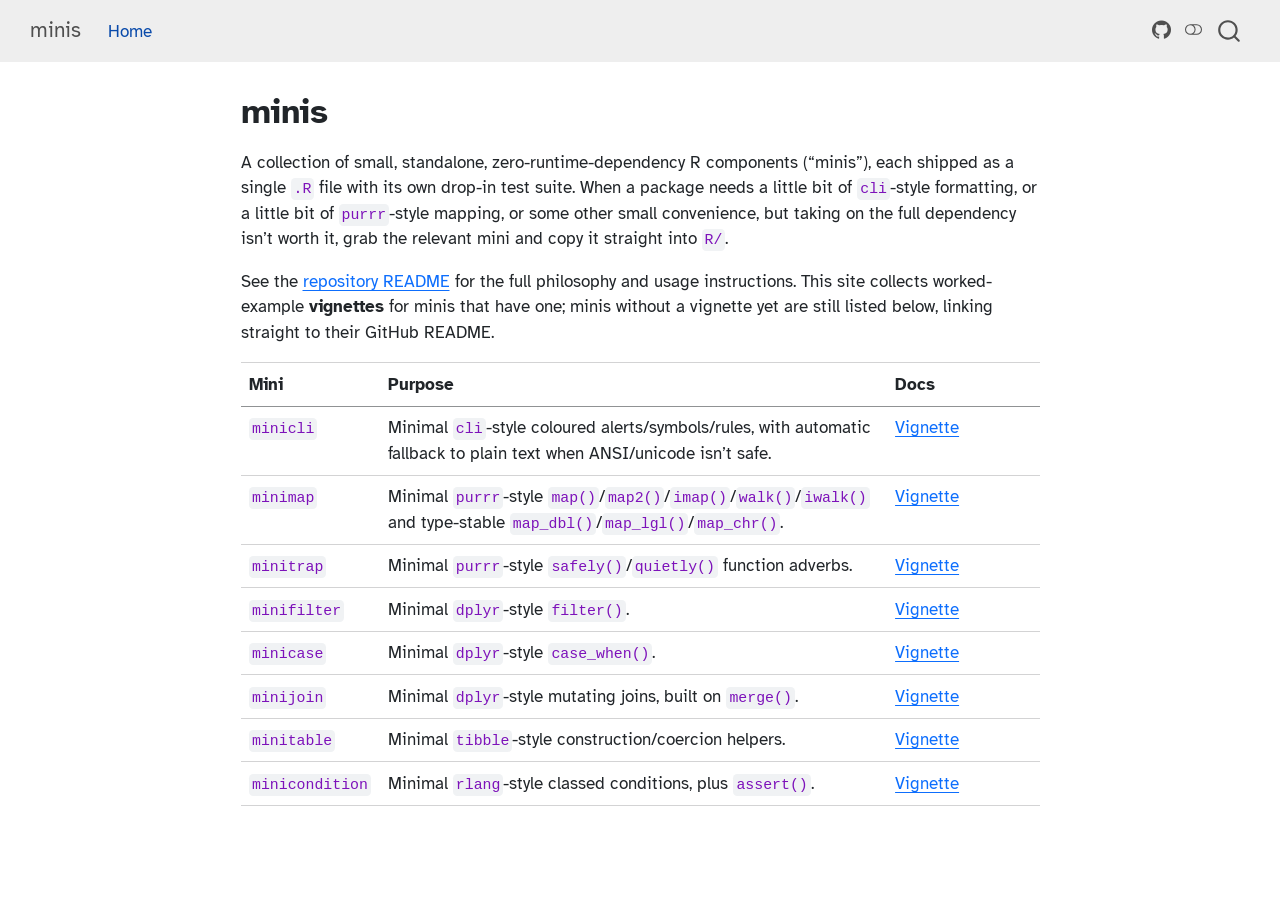
==== index.html @ 9ffbab64 "deploy: 399ac15f9e88226f449bd84e256851ca61b3b506" ====
<!DOCTYPE html>
<html xmlns="http://www.w3.org/1999/xhtml" lang="en" xml:lang="en"><head>

<meta charset="utf-8">
<meta name="generator" content="quarto-1.10.18">

<meta name="viewport" content="width=device-width, initial-scale=1.0, user-scalable=yes">


<title>minis</title>
<style>
/* Default styles provided by pandoc.
** See https://pandoc.org/MANUAL.html#variables-for-html for config info.
*/
span.smallcaps{font-variant: small-caps;}
div.columns{display: flex; gap: 1.5em;}
div.column{flex: auto;}
@media screen {
div.columns{gap: min(4vw, 1.5em);}
div.column{overflow-x: auto;}
}
div.hanging-indent{margin-left: 1.5em; text-indent: -1.5em;}
ul.task-list{list-style: none;}
ul.task-list li input[type="checkbox"] {
  width: 0.8em;
  margin: 0 0.8em 0.2em -1em; /* quarto-specific, see https://github.com/quarto-dev/quarto-cli/issues/4556 */ 
  vertical-align: middle;
}
</style>


<script src="site_libs/quarto-nav/quarto-nav.js"></script>
<script src="site_libs/quarto-nav/headroom.min.js"></script>
<script src="site_libs/clipboard/clipboard.min.js"></script>
<script src="site_libs/quarto-search/autocomplete.umd.js"></script>
<script src="site_libs/quarto-search/fuse.min.js"></script>
<script src="site_libs/quarto-search/quarto-search.js"></script>
<meta name="quarto:offset" content="./">
<script src="site_libs/quarto-html/quarto.js" type="module"></script>
<script src="site_libs/quarto-html/tabsets/tabsets.js" type="module"></script>
<script src="site_libs/quarto-html/popper.min.js"></script>
<script src="site_libs/quarto-html/tippy.umd.min.js"></script>
<script src="site_libs/quarto-html/anchor.min.js"></script>
<link href="site_libs/quarto-html/tippy.css" rel="stylesheet">
<link href="site_libs/quarto-html/quarto-syntax-highlighting-eec68b17241c1efd3eae2de50d816e3e.css" rel="stylesheet" class="quarto-color-scheme" id="quarto-text-highlighting-styles">
<link href="site_libs/quarto-html/quarto-syntax-highlighting-dark-25dec783d6e1d11f8e0bba9e4fbb47f4.css" rel="stylesheet" class="quarto-color-scheme quarto-color-alternate" id="quarto-text-highlighting-styles">
<link href="site_libs/quarto-html/quarto-syntax-highlighting-eec68b17241c1efd3eae2de50d816e3e.css" rel="stylesheet" class="quarto-color-scheme-extra" id="quarto-text-highlighting-styles">
<script src="site_libs/bootstrap/bootstrap.min.js"></script>
<link href="site_libs/bootstrap/bootstrap-icons.css" rel="stylesheet">
<link href="site_libs/bootstrap/bootstrap-69bd8e265693142e3070681f24947865.min.css" rel="stylesheet" append-hash="true" class="quarto-color-scheme" id="quarto-bootstrap" data-mode="light">
<link href="site_libs/bootstrap/bootstrap-dark-d18a60a485a739da09060858cb0fd121.min.css" rel="stylesheet" append-hash="true" class="quarto-color-scheme quarto-color-alternate" id="quarto-bootstrap" data-mode="dark">
<link href="site_libs/bootstrap/bootstrap-69bd8e265693142e3070681f24947865.min.css" rel="stylesheet" append-hash="true" class="quarto-color-scheme-extra" id="quarto-bootstrap" data-mode="light">
<script id="quarto-search-options" type="application/json">{
  "location": "navbar",
  "copy-button": false,
  "collapse-after": 3,
  "panel-placement": "end",
  "type": "overlay",
  "limit": 50,
  "keyboard-shortcut": [
    "f",
    "/",
    "s"
  ],
  "show-item-context": false,
  "language": {
    "search-no-results-text": "No results",
    "search-matching-documents-text": "matching documents",
    "search-copy-link-title": "Copy link to search",
    "search-hide-matches-text": "Hide additional matches",
    "search-more-match-text": "more match in this document",
    "search-more-matches-text": "more matches in this document",
    "search-clear-button-title": "Clear",
    "search-text-placeholder": "",
    "search-detached-cancel-button-title": "Cancel",
    "search-submit-button-title": "Submit",
    "search-label": "Search"
  }
}</script>


</head>

<body class="nav-fixed fullcontent quarto-light"><script id="quarto-html-before-body" type="application/javascript">
    const toggleBodyColorMode = (bsSheetEl) => {
      const mode = bsSheetEl.getAttribute("data-mode");
      const bodyEl = window.document.querySelector("body");
      if (mode === "dark") {
        bodyEl.classList.add("quarto-dark");
        bodyEl.classList.remove("quarto-light");
      } else {
        bodyEl.classList.add("quarto-light");
        bodyEl.classList.remove("quarto-dark");
      }
    }
    const toggleBodyColorPrimary = () => {
      const bsSheetEl = window.document.querySelector("link#quarto-bootstrap:not([rel=disabled-stylesheet])");
      if (bsSheetEl) {
        toggleBodyColorMode(bsSheetEl);
      }
    }
    const setColorSchemeToggle = (alternate) => {
      const toggles = window.document.querySelectorAll('.quarto-color-scheme-toggle');
      for (let i=0; i < toggles.length; i++) {
        const toggle = toggles[i];
        if (toggle) {
          if (alternate) {
            toggle.classList.add("alternate");
          } else {
            toggle.classList.remove("alternate");
          }
        }
      }
    };
    const toggleColorMode = (alternate) => {
      // Switch the stylesheets
      const primaryStylesheets = window.document.querySelectorAll('link.quarto-color-scheme:not(.quarto-color-alternate)');
      const alternateStylesheets = window.document.querySelectorAll('link.quarto-color-scheme.quarto-color-alternate');
      manageTransitions('#quarto-margin-sidebar .nav-link', false);
      if (alternate) {
        // note: dark is layered on light, we don't disable primary!
        enableStylesheet(alternateStylesheets);
        for (const sheetNode of alternateStylesheets) {
          if (sheetNode.id === "quarto-bootstrap") {
            toggleBodyColorMode(sheetNode);
          }
        }
      } else {
        disableStylesheet(alternateStylesheets);
        enableStylesheet(primaryStylesheets)
        toggleBodyColorPrimary();
      }
      manageTransitions('#quarto-margin-sidebar .nav-link', true);
      // Switch the toggles
      setColorSchemeToggle(alternate)
      // Hack to workaround the fact that safari doesn't
      // properly recolor the scrollbar when toggling (#1455)
      if (navigator.userAgent.indexOf('Safari') > 0 && navigator.userAgent.indexOf('Chrome') == -1) {
        manageTransitions("body", false);
        window.scrollTo(0, 1);
        setTimeout(() => {
          window.scrollTo(0, 0);
          manageTransitions("body", true);
        }, 40);
      }
    }
    const disableStylesheet = (stylesheets) => {
      for (let i=0; i < stylesheets.length; i++) {
        const stylesheet = stylesheets[i];
        stylesheet.rel = 'disabled-stylesheet';
      }
    }
    const enableStylesheet = (stylesheets) => {
      for (let i=0; i < stylesheets.length; i++) {
        const stylesheet = stylesheets[i];
        if(stylesheet.rel !== 'stylesheet') { // for Chrome, which will still FOUC without this check
          stylesheet.rel = 'stylesheet';
        }
      }
    }
    const manageTransitions = (selector, allowTransitions) => {
      const els = window.document.querySelectorAll(selector);
      for (let i=0; i < els.length; i++) {
        const el = els[i];
        if (allowTransitions) {
          el.classList.remove('notransition');
        } else {
          el.classList.add('notransition');
        }
      }
    }
    const isFileUrl = () => {
      return window.location.protocol === 'file:';
    }
    const hasAlternateSentinel = () => {
      let styleSentinel = getColorSchemeSentinel();
      if (styleSentinel !== null) {
        return styleSentinel === "alternate";
      } else {
        return false;
      }
    }
    const setStyleSentinel = (alternate) => {
      const value = alternate ? "alternate" : "default";
      if (!isFileUrl()) {
        window.localStorage.setItem("quarto-color-scheme", value);
      } else {
        localAlternateSentinel = value;
      }
    }
    const getColorSchemeSentinel = () => {
      if (!isFileUrl()) {
        const storageValue = window.localStorage.getItem("quarto-color-scheme");
        return storageValue != null ? storageValue : localAlternateSentinel;
      } else {
        return localAlternateSentinel;
      }
    }
    const toggleGiscusIfUsed = (isAlternate, darkModeDefault) => {
      const baseTheme = document.querySelector('#giscus-base-theme')?.value ?? 'light';
      const alternateTheme = document.querySelector('#giscus-alt-theme')?.value ?? 'dark';
      let newTheme = '';
      if(authorPrefersDark) {
        newTheme = isAlternate ? baseTheme : alternateTheme;
      } else {
        newTheme = isAlternate ? alternateTheme : baseTheme;
      }
      const changeGiscusTheme = () => {
        // From: https://github.com/giscus/giscus/issues/336
        const sendMessage = (message) => {
          const iframe = document.querySelector('iframe.giscus-frame');
          if (!iframe) return;
          iframe.contentWindow.postMessage({ giscus: message }, 'https://giscus.app');
        }
        sendMessage({
          setConfig: {
            theme: newTheme
          }
        });
      }
      const isGiscussLoaded = window.document.querySelector('iframe.giscus-frame') !== null;
      if (isGiscussLoaded) {
        changeGiscusTheme();
      }
    };
    const authorPrefersDark = false;
    const queryPrefersDark = window.matchMedia('(prefers-color-scheme: dark)');
    const darkModeDefault = queryPrefersDark.matches;
      document.querySelector('link#quarto-text-highlighting-styles.quarto-color-scheme-extra').rel = 'disabled-stylesheet';
      document.querySelector('link#quarto-bootstrap.quarto-color-scheme-extra').rel = 'disabled-stylesheet';
    let localAlternateSentinel = darkModeDefault ? 'alternate' : 'default';
    // Dark / light mode switch
    window.quartoToggleColorScheme = () => {
      // Read the current dark / light value
      let toAlternate = !hasAlternateSentinel();
      toggleColorMode(toAlternate);
      setStyleSentinel(toAlternate);
      toggleGiscusIfUsed(toAlternate, darkModeDefault);
      window.dispatchEvent(new Event('resize'));
    };
    queryPrefersDark.addEventListener("change", e => {
      if(window.localStorage.getItem("quarto-color-scheme") !== null)
        return;
      const alternate = e.matches
      toggleColorMode(alternate);
      localAlternateSentinel = e.matches ? 'alternate' : 'default'; // this is used alongside local storage!
      toggleGiscusIfUsed(alternate, darkModeDefault);
    });
    // Switch to dark mode if need be
    if (hasAlternateSentinel()) {
      toggleColorMode(true);
    } else {
      toggleColorMode(false);
    }
  </script>

<div id="quarto-search-results"></div>
  <header id="quarto-header" class="headroom fixed-top">
    <nav class="navbar navbar-expand-lg " data-bs-theme="dark">
      <div class="navbar-container container-fluid">
      <div class="navbar-brand-container mx-auto">
    <a class="navbar-brand" href="./index.html">
    <span class="navbar-title">minis</span>
    </a>
  </div>
            <div id="quarto-search" class="" title="Search"></div>
          <button class="navbar-toggler" type="button" data-bs-toggle="collapse" data-bs-target="#navbarCollapse" aria-controls="navbarCollapse" role="menu" aria-expanded="false" aria-label="Toggle navigation" onclick="if (window.quartoToggleHeadroom) { window.quartoToggleHeadroom(); }">
  <span class="navbar-toggler-icon"></span>
</button>
          <div class="collapse navbar-collapse" id="navbarCollapse">
            <ul class="navbar-nav navbar-nav-scroll me-auto">
  <li class="nav-item">
    <a class="nav-link active" href="./index.html" aria-current="page"> 
<span class="menu-text">Home</span></a>
  </li>  
</ul>
            <ul class="navbar-nav navbar-nav-scroll ms-auto">
  <li class="nav-item compact">
    <a class="nav-link" href="https://github.com/djnavarro/minis"> <i class="bi bi-github" role="img">
</i> 
<span class="menu-text"></span></a>
  </li>  
</ul>
          </div> <!-- /navcollapse -->
            <div class="quarto-navbar-tools">
  <a href="" class="quarto-color-scheme-toggle quarto-navigation-tool  px-1" onclick="window.quartoToggleColorScheme(); return false;" title="Toggle dark mode"><i class="bi"></i></a>
</div>
      </div> <!-- /container-fluid -->
    </nav>
</header>
<!-- content -->
<div id="quarto-content" class="quarto-container page-columns page-rows-contents page-layout-article page-navbar">
<!-- sidebar -->
<!-- margin-sidebar -->
    
<!-- main -->
<main class="content" id="quarto-document-content">


<header id="title-block-header" class="quarto-title-block default">
<div class="quarto-title">
<h1 class="title">minis</h1>
</div>



<div class="quarto-title-meta">

    
  
    
  </div>
  


</header>


<p>A collection of small, standalone, zero-runtime-dependency R components (“minis”), each shipped as a single <code>.R</code> file with its own drop-in test suite. When a package needs a little bit of <code>cli</code>-style formatting, or a little bit of <code>purrr</code>-style mapping, or some other small convenience, but taking on the full dependency isn’t worth it, grab the relevant mini and copy it straight into <code>R/</code>.</p>
<p>See the <a href="https://github.com/djnavarro/minis">repository README</a> for the full philosophy and usage instructions. This site collects worked-example <strong>vignettes</strong> for minis that have one; minis without a vignette yet are still listed below, linking straight to their GitHub README.</p>
<table class="caption-top table">
<colgroup>
<col style="width: 15%">
<col style="width: 65%">
<col style="width: 20%">
</colgroup>
<thead>
<tr class="header">
<th>Mini</th>
<th>Purpose</th>
<th>Docs</th>
</tr>
</thead>
<tbody>
<tr class="odd">
<td><code>minicli</code></td>
<td>Minimal <code>cli</code>-style coloured alerts/symbols/rules, with automatic fallback to plain text when ANSI/unicode isn’t safe.</td>
<td><a href="minicli/">Vignette</a></td>
</tr>
<tr class="even">
<td><code>minimap</code></td>
<td>Minimal <code>purrr</code>-style <code>map()</code>/<code>map2()</code>/<code>imap()</code>/<code>walk()</code>/<code>iwalk()</code> and type-stable <code>map_dbl()</code>/<code>map_lgl()</code>/<code>map_chr()</code>.</td>
<td><a href="minimap/">Vignette</a></td>
</tr>
<tr class="odd">
<td><code>minitrap</code></td>
<td>Minimal <code>purrr</code>-style <code>safely()</code>/<code>quietly()</code> function adverbs.</td>
<td><a href="minitrap/">Vignette</a></td>
</tr>
<tr class="even">
<td><code>minifilter</code></td>
<td>Minimal <code>dplyr</code>-style <code>filter()</code>.</td>
<td><a href="minifilter/">Vignette</a></td>
</tr>
<tr class="odd">
<td><code>minicase</code></td>
<td>Minimal <code>dplyr</code>-style <code>case_when()</code>.</td>
<td><a href="minicase/">Vignette</a></td>
</tr>
<tr class="even">
<td><code>minijoin</code></td>
<td>Minimal <code>dplyr</code>-style mutating joins, built on <code>merge()</code>.</td>
<td><a href="minijoin/">Vignette</a></td>
</tr>
<tr class="odd">
<td><code>minitable</code></td>
<td>Minimal <code>tibble</code>-style construction/coercion helpers.</td>
<td><a href="minitable/">Vignette</a></td>
</tr>
<tr class="even">
<td><code>minicondition</code></td>
<td>Minimal <code>rlang</code>-style classed conditions, plus <code>assert()</code>.</td>
<td><a href="minicondition/">Vignette</a></td>
</tr>
</tbody>
</table>



</main> <!-- /main -->
<script id="quarto-html-after-body" type="application/javascript">
  window.document.addEventListener("DOMContentLoaded", function (event) {
    // Ensure there is a toggle, if there isn't float one in the top right
    if (window.document.querySelector('.quarto-color-scheme-toggle') === null) {
      const a = window.document.createElement('a');
      a.classList.add('top-right');
      a.classList.add('quarto-color-scheme-toggle');
      a.href = "";
      a.onclick = function() { try { window.quartoToggleColorScheme(); } catch {} return false; };
      const i = window.document.createElement("i");
      i.classList.add('bi');
      a.appendChild(i);
      window.document.body.appendChild(a);
    }
    setColorSchemeToggle(hasAlternateSentinel())
    const icon = "";
    const anchorJS = new window.AnchorJS();
    anchorJS.options = {
      placement: 'right',
      icon: icon
    };
    anchorJS.add('.anchored');
    const isCodeAnnotation = (el) => {
      for (const clz of el.classList) {
        if (clz.startsWith('code-annotation-')) {                     
          return true;
        }
      }
      return false;
    }
    const onCopySuccess = function(e) {
      // button target
      const button = e.trigger;
      // don't keep focus
      button.blur();
      // flash "checked"
      button.classList.add('code-copy-button-checked');
      var currentTitle = button.getAttribute("title");
      button.setAttribute("title", "Copied!");
      let tooltip;
      if (window.bootstrap) {
        button.setAttribute("data-bs-toggle", "tooltip");
        button.setAttribute("data-bs-placement", "left");
        button.setAttribute("data-bs-title", "Copied!");
        tooltip = new bootstrap.Tooltip(button, 
          { trigger: "manual", 
            customClass: "code-copy-button-tooltip",
            offset: [0, -8]});
        tooltip.show();    
      }
      setTimeout(function() {
        if (tooltip) {
          tooltip.hide();
          button.removeAttribute("data-bs-title");
          button.removeAttribute("data-bs-toggle");
          button.removeAttribute("data-bs-placement");
        }
        button.setAttribute("title", currentTitle);
        button.classList.remove('code-copy-button-checked');
      }, 1000);
      // clear code selection
      e.clearSelection();
    }
    const getTextToCopy = function(trigger) {
      const outerScaffold = trigger.parentElement.cloneNode(true);
      const codeEl = outerScaffold.querySelector('code');
      for (const childEl of codeEl.children) {
        if (isCodeAnnotation(childEl)) {
          childEl.remove();
        }
      }
      return codeEl.innerText;
    }
    const clipboard = new window.ClipboardJS('.code-copy-button:not([data-in-quarto-modal])', {
      text: getTextToCopy
    });
    clipboard.on('success', onCopySuccess);
    if (window.document.getElementById('quarto-embedded-source-code-modal')) {
      const clipboardModal = new window.ClipboardJS('.code-copy-button[data-in-quarto-modal]', {
        text: getTextToCopy,
        container: window.document.getElementById('quarto-embedded-source-code-modal')
      });
      clipboardModal.on('success', onCopySuccess);
    }
      var localhostRegex = new RegExp(/^(?:http|https):\/\/localhost\:?[0-9]*\//);
      var mailtoRegex = new RegExp(/^mailto:/);
        var filterRegex = new RegExp('/' + window.location.host + '/');
      var isInternal = (href) => {
          return filterRegex.test(href) || localhostRegex.test(href) || mailtoRegex.test(href);
      }
      // Inspect non-navigation links and adorn them if external
     var links = window.document.querySelectorAll('a[href]:not(.nav-link):not(.navbar-brand):not(.toc-action):not(.sidebar-link):not(.sidebar-item-toggle):not(.pagination-link):not(.no-external):not([aria-hidden]):not(.dropdown-item):not(.quarto-navigation-tool):not(.about-link)');
      for (var i=0; i<links.length; i++) {
        const link = links[i];
        if (!isInternal(link.href)) {
          // undo the damage that might have been done by quarto-nav.js in the case of
          // links that we want to consider external
          if (link.dataset.originalHref !== undefined) {
            link.href = link.dataset.originalHref;
          }
        }
      }
    function tippyHover(el, contentFn, onTriggerFn, onUntriggerFn) {
      const config = {
        allowHTML: true,
        maxWidth: 500,
        delay: 100,
        arrow: false,
        appendTo: function(el) {
            return el.parentElement;
        },
        interactive: true,
        interactiveBorder: 10,
        theme: 'quarto',
        placement: 'bottom-start',
      };
      if (contentFn) {
        config.content = contentFn;
      }
      if (onTriggerFn) {
        config.onTrigger = onTriggerFn;
      }
      if (onUntriggerFn) {
        config.onUntrigger = onUntriggerFn;
      }
      window.tippy(el, config); 
    }
    const noterefs = window.document.querySelectorAll('a[role="doc-noteref"]');
    for (var i=0; i<noterefs.length; i++) {
      const ref = noterefs[i];
      tippyHover(ref, function() {
        // use id or data attribute instead here
        let href = ref.getAttribute('data-footnote-href') || ref.getAttribute('href');
        try { href = new URL(href).hash; } catch {}
        const id = href.replace(/^#\/?/, "");
        const note = window.document.getElementById(id);
        if (note) {
          return note.innerHTML;
        } else {
          return "";
        }
      });
    }
    const xrefs = window.document.querySelectorAll('a.quarto-xref');
    const processXRef = (id, note) => {
      // Strip column container classes
      const stripColumnClz = (el) => {
        el.classList.remove("page-full", "page-columns");
        if (el.children) {
          for (const child of el.children) {
            stripColumnClz(child);
          }
        }
      }
      stripColumnClz(note)
      if (id === null || id.startsWith('sec-')) {
        // Special case sections, only their first couple elements
        const container = document.createElement("div");
        if (note.children && note.children.length > 2) {
          container.appendChild(note.children[0].cloneNode(true));
          for (let i = 1; i < note.children.length; i++) {
            const child = note.children[i];
            if (child.tagName === "P" && child.innerText === "") {
              continue;
            } else {
              container.appendChild(child.cloneNode(true));
              break;
            }
          }
          if (window.Quarto?.typesetMath) {
            window.Quarto.typesetMath(container);
          }
          return container.innerHTML
        } else {
          if (window.Quarto?.typesetMath) {
            window.Quarto.typesetMath(note);
          }
          return note.innerHTML;
        }
      } else {
        // Remove any anchor links if they are present
        const anchorLink = note.querySelector('a.anchorjs-link');
        if (anchorLink) {
          anchorLink.remove();
        }
        if (window.Quarto?.typesetMath) {
          window.Quarto.typesetMath(note);
        }
        if (note.classList.contains("callout")) {
          return note.outerHTML;
        } else {
          return note.innerHTML;
        }
      }
    }
    for (var i=0; i<xrefs.length; i++) {
      const xref = xrefs[i];
      tippyHover(xref, undefined, function(instance) {
        instance.disable();
        let url = xref.getAttribute('href');
        let hash = undefined; 
        if (url.startsWith('#')) {
          hash = url;
        } else {
          try { hash = new URL(url).hash; } catch {}
        }
        if (hash) {
          const id = hash.replace(/^#\/?/, "");
          const note = window.document.getElementById(id);
          if (note !== null) {
            try {
              const html = processXRef(id, note.cloneNode(true));
              instance.setContent(html);
            } finally {
              instance.enable();
              instance.show();
            }
          } else {
            // See if we can fetch this
            fetch(url.split('#')[0])
            .then(res => res.text())
            .then(html => {
              const parser = new DOMParser();
              const htmlDoc = parser.parseFromString(html, "text/html");
              const note = htmlDoc.getElementById(id);
              if (note !== null) {
                const html = processXRef(id, note);
                instance.setContent(html);
              } 
            }).finally(() => {
              instance.enable();
              instance.show();
            });
          }
        } else {
          // See if we can fetch a full url (with no hash to target)
          // This is a special case and we should probably do some content thinning / targeting
          fetch(url)
          .then(res => res.text())
          .then(html => {
            const parser = new DOMParser();
            const htmlDoc = parser.parseFromString(html, "text/html");
            const note = htmlDoc.querySelector('main.content');
            if (note !== null) {
              // This should only happen for chapter cross references
              // (since there is no id in the URL)
              // remove the first header
              if (note.children.length > 0 && note.children[0].tagName === "HEADER") {
                note.children[0].remove();
              }
              const html = processXRef(null, note);
              instance.setContent(html);
            } 
          }).finally(() => {
            instance.enable();
            instance.show();
          });
        }
      }, function(instance) {
      });
    }
        let selectedAnnoteEl;
        const selectorForAnnotation = ( cell, annotation) => {
          let cellAttr = 'data-code-cell="' + cell + '"';
          let lineAttr = 'data-code-annotation="' +  annotation + '"';
          const selector = 'span[' + cellAttr + '][' + lineAttr + ']';
          return selector;
        }
        const selectCodeLines = (annoteEl) => {
          const doc = window.document;
          const targetCell = annoteEl.getAttribute("data-target-cell");
          const targetAnnotation = annoteEl.getAttribute("data-target-annotation");
          const annoteSpan = window.document.querySelector(selectorForAnnotation(targetCell, targetAnnotation));
          const lines = annoteSpan.getAttribute("data-code-lines").split(",");
          const lineIds = lines.map((line) => {
            return targetCell + "-" + line;
          })
          let top = null;
          let height = null;
          let parent = null;
          if (lineIds.length > 0) {
              //compute the position of the single el (top and bottom and make a div)
              const el = window.document.getElementById(lineIds[0]);
              top = el.offsetTop;
              height = el.offsetHeight;
              parent = el.parentElement.parentElement;
            if (lineIds.length > 1) {
              const lastEl = window.document.getElementById(lineIds[lineIds.length - 1]);
              const bottom = lastEl.offsetTop + lastEl.offsetHeight;
              height = bottom - top;
            }
            if (top !== null && height !== null && parent !== null) {
              // cook up a div (if necessary) and position it 
              let div = window.document.getElementById("code-annotation-line-highlight");
              if (div === null) {
                div = window.document.createElement("div");
                div.setAttribute("id", "code-annotation-line-highlight");
                div.style.position = 'absolute';
                parent.appendChild(div);
              }
              div.style.top = top - 2 + "px";
              div.style.height = height + 4 + "px";
              div.style.left = 0;
              let gutterDiv = window.document.getElementById("code-annotation-line-highlight-gutter");
              if (gutterDiv === null) {
                gutterDiv = window.document.createElement("div");
                gutterDiv.setAttribute("id", "code-annotation-line-highlight-gutter");
                gutterDiv.style.position = 'absolute';
                const codeCell = window.document.getElementById(targetCell);
                const gutter = codeCell.querySelector('.code-annotation-gutter');
                gutter.appendChild(gutterDiv);
              }
              gutterDiv.style.top = top - 2 + "px";
              gutterDiv.style.height = height + 4 + "px";
            }
            selectedAnnoteEl = annoteEl;
          }
        };
        const unselectCodeLines = () => {
          const elementsIds = ["code-annotation-line-highlight", "code-annotation-line-highlight-gutter"];
          elementsIds.forEach((elId) => {
            const div = window.document.getElementById(elId);
            if (div) {
              div.remove();
            }
          });
          selectedAnnoteEl = undefined;
        };
          // Handle positioning of the toggle
      window.addEventListener(
        "resize",
        throttle(() => {
          elRect = undefined;
          if (selectedAnnoteEl) {
            selectCodeLines(selectedAnnoteEl);
          }
        }, 10)
      );
      function throttle(fn, ms) {
      let throttle = false;
      let timer;
        return (...args) => {
          if(!throttle) { // first call gets through
              fn.apply(this, args);
              throttle = true;
          } else { // all the others get throttled
              if(timer) clearTimeout(timer); // cancel #2
              timer = setTimeout(() => {
                fn.apply(this, args);
                timer = throttle = false;
              }, ms);
          }
        };
      }
        // Attach click handler to the DT
        const annoteDls = window.document.querySelectorAll('dt[data-target-cell]');
        for (const annoteDlNode of annoteDls) {
          annoteDlNode.addEventListener('click', (event) => {
            const clickedEl = event.target;
            if (clickedEl !== selectedAnnoteEl) {
              unselectCodeLines();
              const activeEl = window.document.querySelector('dt[data-target-cell].code-annotation-active');
              if (activeEl) {
                activeEl.classList.remove('code-annotation-active');
              }
              selectCodeLines(clickedEl);
              clickedEl.classList.add('code-annotation-active');
            } else {
              // Unselect the line
              unselectCodeLines();
              clickedEl.classList.remove('code-annotation-active');
            }
          });
        }
    const findCites = (el) => {
      const parentEl = el.parentElement;
      if (parentEl) {
        const cites = parentEl.dataset.cites;
        if (cites) {
          return {
            el,
            cites: cites.split(' ')
          };
        } else {
          return findCites(el.parentElement)
        }
      } else {
        return undefined;
      }
    };
    var bibliorefs = window.document.querySelectorAll('a[role="doc-biblioref"]');
    for (var i=0; i<bibliorefs.length; i++) {
      const ref = bibliorefs[i];
      const citeInfo = findCites(ref);
      if (citeInfo) {
        tippyHover(citeInfo.el, function() {
          var popup = window.document.createElement('div');
          citeInfo.cites.forEach(function(cite) {
            var citeDiv = window.document.createElement('div');
            citeDiv.classList.add('hanging-indent');
            citeDiv.classList.add('csl-entry');
            var biblioDiv = window.document.getElementById('ref-' + cite);
            if (biblioDiv) {
              citeDiv.innerHTML = biblioDiv.innerHTML;
            }
            popup.appendChild(citeDiv);
          });
          return popup.innerHTML;
        });
      }
    }
  });
  </script>
</div> <!-- /content -->




</body></html>
---- site_libs/quarto-html/tippy.css ----
.tippy-box[data-animation=fade][data-state=hidden]{opacity:0}[data-tippy-root]{max-width:calc(100vw - 10px)}.tippy-box{position:relative;background-color:#333;color:#fff;border-radius:4px;font-size:14px;line-height:1.4;white-space:normal;outline:0;transition-property:transform,visibility,opacity}.tippy-box[data-placement^=top]>.tippy-arrow{bottom:0}.tippy-box[data-placement^=top]>.tippy-arrow:before{bottom:-7px;left:0;border-width:8px 8px 0;border-top-color:initial;transform-origin:center top}.tippy-box[data-placement^=bottom]>.tippy-arrow{top:0}.tippy-box[data-placement^=bottom]>.tippy-arrow:before{top:-7px;left:0;border-width:0 8px 8px;border-bottom-color:initial;transform-origin:center bottom}.tippy-box[data-placement^=left]>.tippy-arrow{right:0}.tippy-box[data-placement^=left]>.tippy-arrow:before{border-width:8px 0 8px 8px;border-left-color:initial;right:-7px;transform-origin:center left}.tippy-box[data-placement^=right]>.tippy-arrow{left:0}.tippy-box[data-placement^=right]>.tippy-arrow:before{left:-7px;border-width:8px 8px 8px 0;border-right-color:initial;transform-origin:center right}.tippy-box[data-inertia][data-state=visible]{transition-timing-function:cubic-bezier(.54,1.5,.38,1.11)}.tippy-arrow{width:16px;height:16px;color:#333}.tippy-arrow:before{content:"";position:absolute;border-color:transparent;border-style:solid}.tippy-content{position:relative;padding:5px 9px;z-index:1}
---- site_libs/quarto-html/quarto-syntax-highlighting-eec68b17241c1efd3eae2de50d816e3e.css ----
/* quarto syntax highlight colors */
:root {
  --quarto-hl-al-color: #95da4c;
  --quarto-hl-an-color: #50a14f;
  --quarto-hl-at-color: #a626a4;
  --quarto-hl-bn-color: #986801;
  --quarto-hl-bu-color: #a626a4;
  --quarto-hl-ch-color: #50a14f;
  --quarto-hl-co-color: #a0a1a7;
  --quarto-hl-cv-color: #e45649;
  --quarto-hl-cn-color: #986801;
  --quarto-hl-cf-color: #a626a4;
  --quarto-hl-dt-color: #a626a4;
  --quarto-hl-dv-color: #986801;
  --quarto-hl-do-color: #e45649;
  --quarto-hl-er-color: #f44747;
  --quarto-hl-ex-color: #4078f2;
  --quarto-hl-fl-color: #986801;
  --quarto-hl-fu-color: #4078f2;
  --quarto-hl-im-color: #50a14f;
  --quarto-hl-in-color: #c45b00;
  --quarto-hl-kw-color: #a626a4;
  --quarto-hl-op-color: #a626a4;
  --quarto-hl-pp-color: #a626a4;
  --quarto-hl-re-color: #2980b9;
  --quarto-hl-sc-color: #0184bc;
  --quarto-hl-ss-color: #da4453;
  --quarto-hl-st-color: #50a14f;
  --quarto-hl-va-color: #e45649;
  --quarto-hl-vs-color: #da4453;
  --quarto-hl-wa-color: #da4453;
}

/* other quarto variables */
:root {
  --quarto-font-monospace: SFMono-Regular, Menlo, Monaco, Consolas, "Liberation Mono", "Courier New", monospace;
}

/* syntax highlight based on Pandoc's rules */
pre > code.sourceCode > span {
  color: #383a42;
}

code.sourceCode > span {
  color: #383a42;
}

div.sourceCode,
div.sourceCode pre.sourceCode {
  color: #383a42;
}

/* Normal */
code span {
  color: #383a42;
}

/* Alert */
code span.al {
  background-color: #4d1f24;
  font-weight: bold;
  color: #95da4c;
}

/* Annotation */
code span.an {
  color: #50a14f;
}

/* Attribute */
code span.at {
  color: #a626a4;
}

/* BaseN */
code span.bn {
  color: #986801;
}

/* BuiltIn */
code span.bu {
  color: #a626a4;
}

/* ControlFlow */
code span.cf {
  color: #a626a4;
}

/* Char */
code span.ch {
  color: #50a14f;
}

/* Constant */
code span.cn {
  color: #986801;
}

/* Comment */
code span.co {
  font-style: italic;
  color: #a0a1a7;
}

/* CommentVar */
code span.cv {
  font-style: italic;
  color: #e45649;
}

/* Documentation */
code span.do {
  color: #e45649;
}

/* DataType */
code span.dt {
  color: #a626a4;
}

/* DecVal */
code span.dv {
  color: #986801;
}

/* Error */
code span.er {
  color: #f44747;
  text-decoration: underline;
}

/* Extension */
code span.ex {
  font-weight: bold;
  color: #4078f2;
}

/* Float */
code span.fl {
  color: #986801;
}

/* Function */
code span.fu {
  color: #4078f2;
}

/* Import */
code span.im {
  color: #50a14f;
}

/* Information */
code span.in {
  color: #c45b00;
}

/* Keyword */
code span.kw {
  color: #a626a4;
}

/* Operator */
code span.op {
  color: #a626a4;
}

/* Preprocessor */
code span.pp {
  color: #a626a4;
}

/* RegionMarker */
code span.re {
  background-color: #153042;
  color: #2980b9;
}

/* SpecialChar */
code span.sc {
  color: #0184bc;
}

/* SpecialString */
code span.ss {
  color: #da4453;
}

/* String */
code span.st {
  color: #50a14f;
}

/* Variable */
code span.va {
  color: #e45649;
}

/* VerbatimString */
code span.vs {
  color: #da4453;
}

/* Warning */
code span.wa {
  color: #da4453;
}

.prevent-inlining {
  content: "</";
}

/*# sourceMappingURL=02661fbacfa289bc94e36756b94767a8.css.map */
---- site_libs/quarto-html/quarto-syntax-highlighting-dark-25dec783d6e1d11f8e0bba9e4fbb47f4.css ----
/* quarto syntax highlight colors */
:root {
  --quarto-hl-al-color: #95da4c;
  --quarto-hl-an-color: #98c379;
  --quarto-hl-at-color: #c678dd;
  --quarto-hl-bn-color: #d19a66;
  --quarto-hl-bu-color: #c678dd;
  --quarto-hl-ch-color: #98c379;
  --quarto-hl-co-color: #5c6370;
  --quarto-hl-cv-color: #e06c75;
  --quarto-hl-cn-color: #d19a66;
  --quarto-hl-cf-color: #c678dd;
  --quarto-hl-dt-color: #c678dd;
  --quarto-hl-dv-color: #d19a66;
  --quarto-hl-do-color: #a43340;
  --quarto-hl-er-color: #f44747;
  --quarto-hl-ex-color: #61afef;
  --quarto-hl-fl-color: #d19a66;
  --quarto-hl-fu-color: #61afef;
  --quarto-hl-im-color: #98c379;
  --quarto-hl-in-color: #c45b00;
  --quarto-hl-kw-color: #c678dd;
  --quarto-hl-op-color: #c678dd;
  --quarto-hl-pp-color: #c678dd;
  --quarto-hl-re-color: #2980b9;
  --quarto-hl-sc-color: #56b6c2;
  --quarto-hl-ss-color: #da4453;
  --quarto-hl-st-color: #98c379;
  --quarto-hl-va-color: #e06c75;
  --quarto-hl-vs-color: #da4453;
  --quarto-hl-wa-color: #da4453;
}

/* other quarto variables */
:root {
  --quarto-font-monospace: SFMono-Regular, Menlo, Monaco, Consolas, "Liberation Mono", "Courier New", monospace;
}

/* syntax highlight based on Pandoc's rules */
pre > code.sourceCode > span {
  color: #abb2bf;
}

code.sourceCode > span {
  color: #abb2bf;
}

div.sourceCode,
div.sourceCode pre.sourceCode {
  color: #abb2bf;
}

/* Normal */
code span {
  color: #abb2bf;
}

/* Alert */
code span.al {
  background-color: #4d1f24;
  font-weight: bold;
  color: #95da4c;
}

/* Annotation */
code span.an {
  color: #98c379;
}

/* Attribute */
code span.at {
  color: #c678dd;
}

/* BaseN */
code span.bn {
  color: #d19a66;
}

/* BuiltIn */
code span.bu {
  color: #c678dd;
}

/* ControlFlow */
code span.cf {
  color: #c678dd;
}

/* Char */
code span.ch {
  color: #98c379;
}

/* Constant */
code span.cn {
  color: #d19a66;
}

/* Comment */
code span.co {
  font-style: italic;
  color: #5c6370;
}

/* CommentVar */
code span.cv {
  font-style: italic;
  color: #e06c75;
}

/* Documentation */
code span.do {
  color: #a43340;
}

/* DataType */
code span.dt {
  color: #c678dd;
}

/* DecVal */
code span.dv {
  color: #d19a66;
}

/* Error */
code span.er {
  color: #f44747;
  text-decoration: underline;
}

/* Extension */
code span.ex {
  font-weight: bold;
  color: #61afef;
}

/* Float */
code span.fl {
  color: #d19a66;
}

/* Function */
code span.fu {
  color: #61afef;
}

/* Import */
code span.im {
  color: #98c379;
}

/* Information */
code span.in {
  color: #c45b00;
}

/* Keyword */
code span.kw {
  color: #c678dd;
}

/* Operator */
code span.op {
  color: #c678dd;
}

/* Preprocessor */
code span.pp {
  color: #c678dd;
}

/* RegionMarker */
code span.re {
  background-color: #153042;
  color: #2980b9;
}

/* SpecialChar */
code span.sc {
  color: #56b6c2;
}

/* SpecialString */
code span.ss {
  color: #da4453;
}

/* String */
code span.st {
  color: #98c379;
}

/* Variable */
code span.va {
  color: #e06c75;
}

/* VerbatimString */
code span.vs {
  color: #da4453;
}

/* Warning */
code span.wa {
  color: #da4453;
}

.prevent-inlining {
  content: "</";
}

/*# sourceMappingURL=e4e0eb0752517428f6941294ecd20eb4.css.map */
---- site_libs/quarto-html/quarto-syntax-highlighting-eec68b17241c1efd3eae2de50d816e3e.css ----
/* quarto syntax highlight colors */
:root {
  --quarto-hl-al-color: #95da4c;
  --quarto-hl-an-color: #50a14f;
  --quarto-hl-at-color: #a626a4;
  --quarto-hl-bn-color: #986801;
  --quarto-hl-bu-color: #a626a4;
  --quarto-hl-ch-color: #50a14f;
  --quarto-hl-co-color: #a0a1a7;
  --quarto-hl-cv-color: #e45649;
  --quarto-hl-cn-color: #986801;
  --quarto-hl-cf-color: #a626a4;
  --quarto-hl-dt-color: #a626a4;
  --quarto-hl-dv-color: #986801;
  --quarto-hl-do-color: #e45649;
  --quarto-hl-er-color: #f44747;
  --quarto-hl-ex-color: #4078f2;
  --quarto-hl-fl-color: #986801;
  --quarto-hl-fu-color: #4078f2;
  --quarto-hl-im-color: #50a14f;
  --quarto-hl-in-color: #c45b00;
  --quarto-hl-kw-color: #a626a4;
  --quarto-hl-op-color: #a626a4;
  --quarto-hl-pp-color: #a626a4;
  --quarto-hl-re-color: #2980b9;
  --quarto-hl-sc-color: #0184bc;
  --quarto-hl-ss-color: #da4453;
  --quarto-hl-st-color: #50a14f;
  --quarto-hl-va-color: #e45649;
  --quarto-hl-vs-color: #da4453;
  --quarto-hl-wa-color: #da4453;
}

/* other quarto variables */
:root {
  --quarto-font-monospace: SFMono-Regular, Menlo, Monaco, Consolas, "Liberation Mono", "Courier New", monospace;
}

/* syntax highlight based on Pandoc's rules */
pre > code.sourceCode > span {
  color: #383a42;
}

code.sourceCode > span {
  color: #383a42;
}

div.sourceCode,
div.sourceCode pre.sourceCode {
  color: #383a42;
}

/* Normal */
code span {
  color: #383a42;
}

/* Alert */
code span.al {
  background-color: #4d1f24;
  font-weight: bold;
  color: #95da4c;
}

/* Annotation */
code span.an {
  color: #50a14f;
}

/* Attribute */
code span.at {
  color: #a626a4;
}

/* BaseN */
code span.bn {
  color: #986801;
}

/* BuiltIn */
code span.bu {
  color: #a626a4;
}

/* ControlFlow */
code span.cf {
  color: #a626a4;
}

/* Char */
code span.ch {
  color: #50a14f;
}

/* Constant */
code span.cn {
  color: #986801;
}

/* Comment */
code span.co {
  font-style: italic;
  color: #a0a1a7;
}

/* CommentVar */
code span.cv {
  font-style: italic;
  color: #e45649;
}

/* Documentation */
code span.do {
  color: #e45649;
}

/* DataType */
code span.dt {
  color: #a626a4;
}

/* DecVal */
code span.dv {
  color: #986801;
}

/* Error */
code span.er {
  color: #f44747;
  text-decoration: underline;
}

/* Extension */
code span.ex {
  font-weight: bold;
  color: #4078f2;
}

/* Float */
code span.fl {
  color: #986801;
}

/* Function */
code span.fu {
  color: #4078f2;
}

/* Import */
code span.im {
  color: #50a14f;
}

/* Information */
code span.in {
  color: #c45b00;
}

/* Keyword */
code span.kw {
  color: #a626a4;
}

/* Operator */
code span.op {
  color: #a626a4;
}

/* Preprocessor */
code span.pp {
  color: #a626a4;
}

/* RegionMarker */
code span.re {
  background-color: #153042;
  color: #2980b9;
}

/* SpecialChar */
code span.sc {
  color: #0184bc;
}

/* SpecialString */
code span.ss {
  color: #da4453;
}

/* String */
code span.st {
  color: #50a14f;
}

/* Variable */
code span.va {
  color: #e45649;
}

/* VerbatimString */
code span.vs {
  color: #da4453;
}

/* Warning */
code span.wa {
  color: #da4453;
}

.prevent-inlining {
  content: "</";
}

/*# sourceMappingURL=02661fbacfa289bc94e36756b94767a8.css.map */
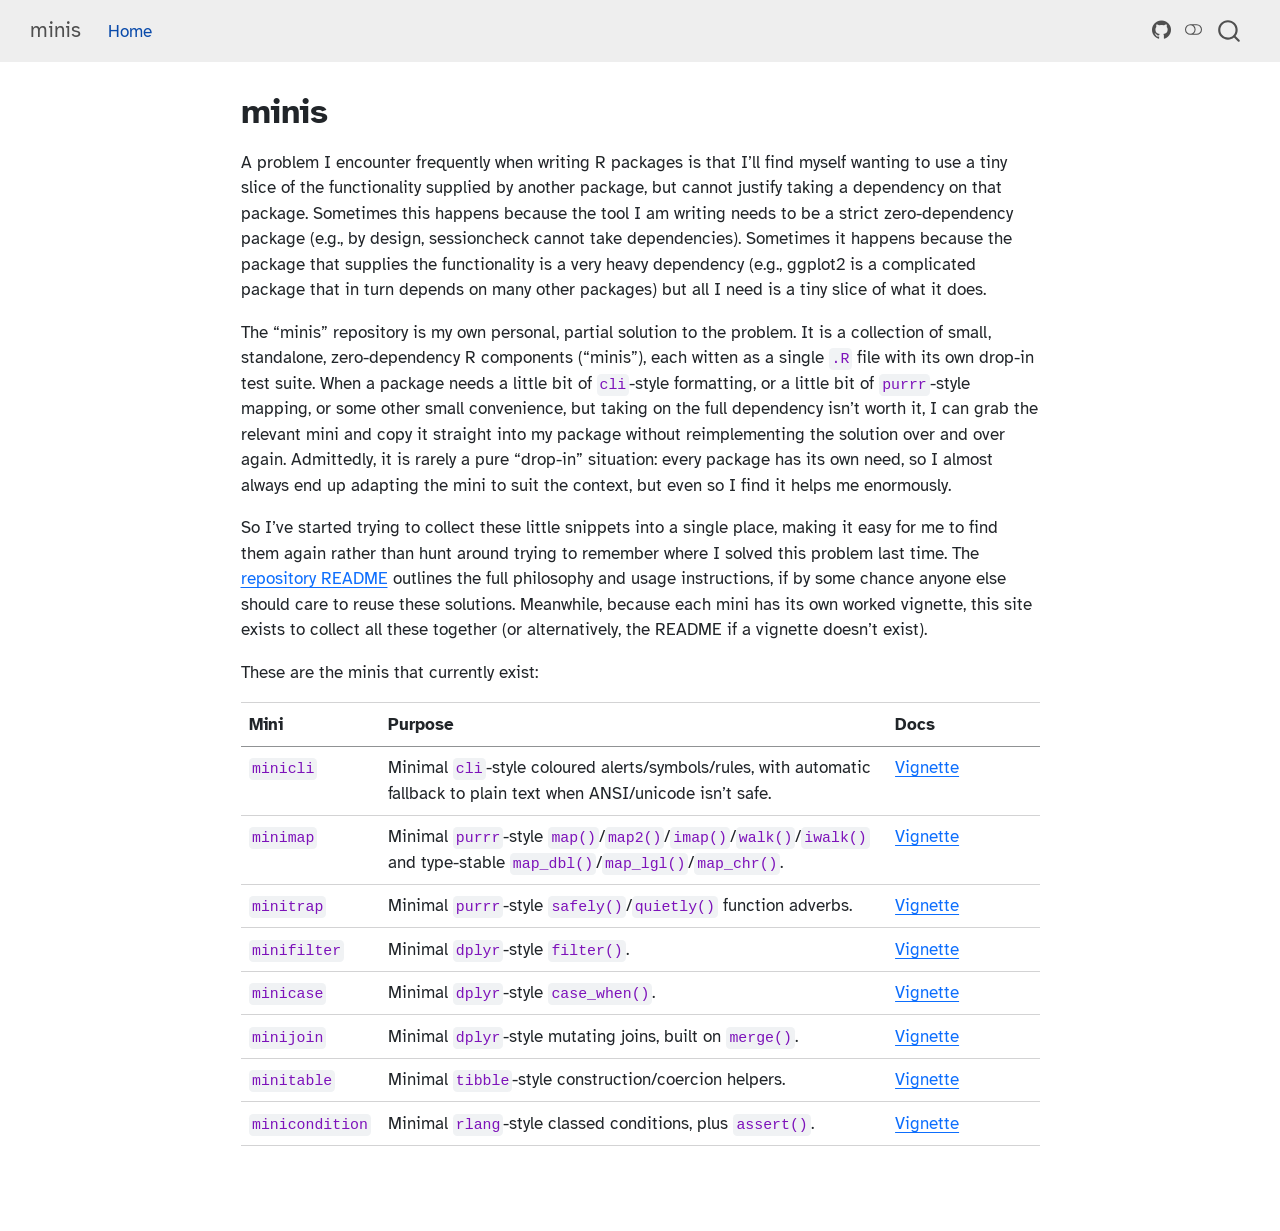
==== commit 088eb638: "deploy: 74fc88541be34367c369d0d4d7173853da160bd6" ====
--- a/index.html
+++ b/index.html
@@ -316,8 +316,10 @@
 </header>
 
 
-<p>A collection of small, standalone, zero-runtime-dependency R components (“minis”), each shipped as a single <code>.R</code> file with its own drop-in test suite. When a package needs a little bit of <code>cli</code>-style formatting, or a little bit of <code>purrr</code>-style mapping, or some other small convenience, but taking on the full dependency isn’t worth it, grab the relevant mini and copy it straight into <code>R/</code>.</p>
-<p>See the <a href="https://github.com/djnavarro/minis">repository README</a> for the full philosophy and usage instructions. This site collects worked-example <strong>vignettes</strong> for minis that have one; minis without a vignette yet are still listed below, linking straight to their GitHub README.</p>
+<p>A problem I encounter frequently when writing R packages is that I’ll find myself wanting to use a tiny slice of the functionality supplied by another package, but cannot justify taking a dependency on that package. Sometimes this happens because the tool I am writing needs to be a strict zero-dependency package (e.g., by design, sessioncheck cannot take dependencies). Sometimes it happens because the package that supplies the functionality is a very heavy dependency (e.g., ggplot2 is a complicated package that in turn depends on many other packages) but all I need is a tiny slice of what it does.</p>
+<p>The “minis” repository is my own personal, partial solution to the problem. It is a collection of small, standalone, zero-dependency R components (“minis”), each witten as a single <code>.R</code> file with its own drop-in test suite. When a package needs a little bit of <code>cli</code>-style formatting, or a little bit of <code>purrr</code>-style mapping, or some other small convenience, but taking on the full dependency isn’t worth it, I can grab the relevant mini and copy it straight into my package without reimplementing the solution over and over again. Admittedly, it is rarely a pure “drop-in” situation: every package has its own need, so I almost always end up adapting the mini to suit the context, but even so I find it helps me enormously.</p>
+<p>So I’ve started trying to collect these little snippets into a single place, making it easy for me to find them again rather than hunt around trying to remember where I solved this problem last time. The <a href="https://github.com/djnavarro/minis">repository README</a> outlines the full philosophy and usage instructions, if by some chance anyone else should care to reuse these solutions. Meanwhile, because each mini has its own worked vignette, this site exists to collect all these together (or alternatively, the README if a vignette doesn’t exist).</p>
+<p>These are the minis that currently exist:</p>
 <table class="caption-top table">
 <colgroup>
 <col style="width: 15%">
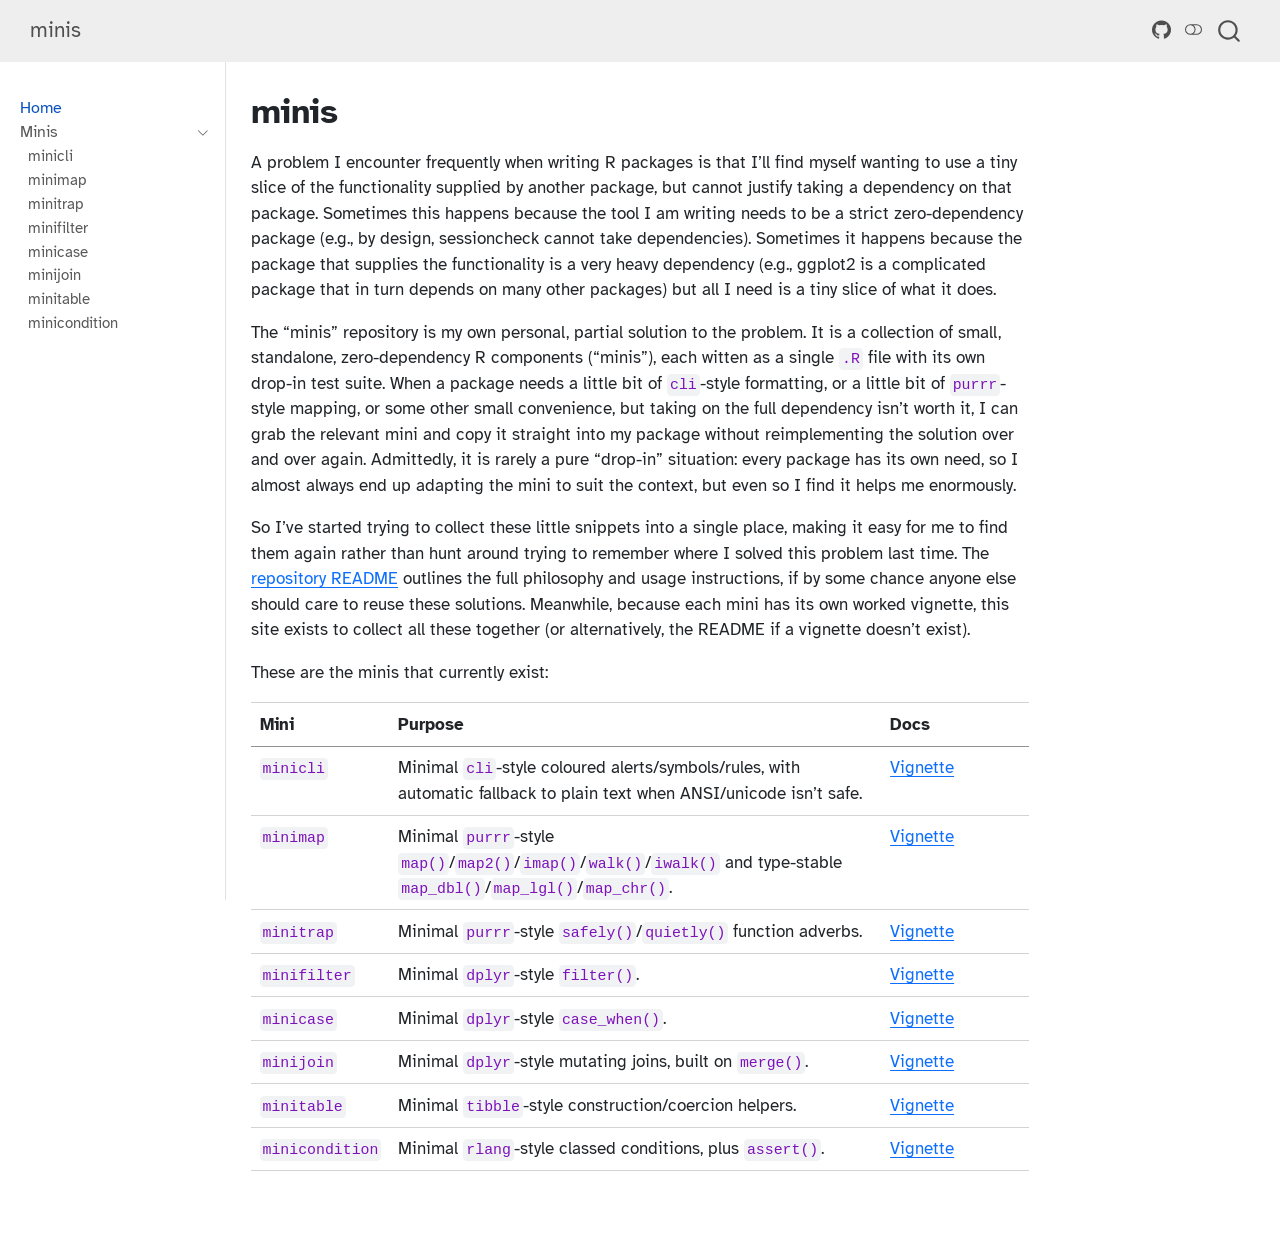
==== commit c1e34364: "deploy: 00d8363d05551866b9c4cb3be6dfbf7b14b69782" ====
--- a/index.html
+++ b/index.html
@@ -47,9 +47,9 @@
 <link href="site_libs/quarto-html/quarto-syntax-highlighting-eec68b17241c1efd3eae2de50d816e3e.css" rel="stylesheet" class="quarto-color-scheme-extra" id="quarto-text-highlighting-styles">
 <script src="site_libs/bootstrap/bootstrap.min.js"></script>
 <link href="site_libs/bootstrap/bootstrap-icons.css" rel="stylesheet">
-<link href="site_libs/bootstrap/bootstrap-69bd8e265693142e3070681f24947865.min.css" rel="stylesheet" append-hash="true" class="quarto-color-scheme" id="quarto-bootstrap" data-mode="light">
-<link href="site_libs/bootstrap/bootstrap-dark-d18a60a485a739da09060858cb0fd121.min.css" rel="stylesheet" append-hash="true" class="quarto-color-scheme quarto-color-alternate" id="quarto-bootstrap" data-mode="dark">
-<link href="site_libs/bootstrap/bootstrap-69bd8e265693142e3070681f24947865.min.css" rel="stylesheet" append-hash="true" class="quarto-color-scheme-extra" id="quarto-bootstrap" data-mode="light">
+<link href="site_libs/bootstrap/bootstrap-2d1cd947831fac04525025690101ce81.min.css" rel="stylesheet" append-hash="true" class="quarto-color-scheme" id="quarto-bootstrap" data-mode="light">
+<link href="site_libs/bootstrap/bootstrap-dark-ea5d96cbeb63a7c8b86b696ae6314387.min.css" rel="stylesheet" append-hash="true" class="quarto-color-scheme quarto-color-alternate" id="quarto-bootstrap" data-mode="dark">
+<link href="site_libs/bootstrap/bootstrap-2d1cd947831fac04525025690101ce81.min.css" rel="stylesheet" append-hash="true" class="quarto-color-scheme-extra" id="quarto-bootstrap" data-mode="light">
 <script id="quarto-search-options" type="application/json">{
   "location": "navbar",
   "copy-button": false,
@@ -81,7 +81,7 @@
 
 </head>
 
-<body class="nav-fixed fullcontent quarto-light"><script id="quarto-html-before-body" type="application/javascript">
+<body class="nav-sidebar docked nav-fixed quarto-light"><script id="quarto-html-before-body" type="application/javascript">
     const toggleBodyColorMode = (bsSheetEl) => {
       const mode = bsSheetEl.getAttribute("data-mode");
       const bodyEl = window.document.querySelector("body");
@@ -268,12 +268,6 @@
   <span class="navbar-toggler-icon"></span>
 </button>
           <div class="collapse navbar-collapse" id="navbarCollapse">
-            <ul class="navbar-nav navbar-nav-scroll me-auto">
-  <li class="nav-item">
-    <a class="nav-link active" href="./index.html" aria-current="page"> 
-<span class="menu-text">Home</span></a>
-  </li>  
-</ul>
             <ul class="navbar-nav navbar-nav-scroll ms-auto">
   <li class="nav-item compact">
     <a class="nav-link" href="https://github.com/djnavarro/minis"> <i class="bi bi-github" role="img">
@@ -287,12 +281,96 @@
 </div>
       </div> <!-- /container-fluid -->
     </nav>
+  <nav class="quarto-secondary-nav">
+    <div class="container-fluid d-flex">
+      <button type="button" class="quarto-btn-toggle btn" data-bs-toggle="collapse" role="button" data-bs-target=".quarto-sidebar-collapse-item" aria-controls="quarto-sidebar" aria-expanded="false" aria-label="Toggle sidebar navigation" onclick="if (window.quartoToggleHeadroom) { window.quartoToggleHeadroom(); }">
+        <i class="bi bi-layout-text-sidebar-reverse"></i>
+      </button>
+        <nav class="quarto-page-breadcrumbs" aria-label="breadcrumb"><ol class="breadcrumb"><li class="breadcrumb-item"><a href="./index.html">Home</a></li></ol></nav>
+        <a class="flex-grow-1" role="navigation" data-bs-toggle="collapse" data-bs-target=".quarto-sidebar-collapse-item" aria-controls="quarto-sidebar" aria-expanded="false" aria-label="Toggle sidebar navigation" onclick="if (window.quartoToggleHeadroom) { window.quartoToggleHeadroom(); }">      
+        </a>
+    </div>
+  </nav>
 </header>
 <!-- content -->
 <div id="quarto-content" class="quarto-container page-columns page-rows-contents page-layout-article page-navbar">
 <!-- sidebar -->
+  <nav id="quarto-sidebar" class="sidebar collapse collapse-horizontal quarto-sidebar-collapse-item sidebar-navigation docked overflow-auto">
+    <div class="sidebar-menu-container"> 
+    <ul class="list-unstyled mt-1">
+        <li class="sidebar-item">
+  <div class="sidebar-item-container"> 
+  <a href="./index.html" class="sidebar-item-text sidebar-link active">
+ <span class="menu-text">Home</span></a>
+  </div>
+</li>
+        <li class="sidebar-item sidebar-item-section">
+      <div class="sidebar-item-container"> 
+            <a class="sidebar-item-text sidebar-link text-start" data-bs-toggle="collapse" data-bs-target="#quarto-sidebar-section-1" role="navigation" aria-expanded="true">
+ <span class="menu-text">Minis</span></a>
+          <a class="sidebar-item-toggle text-start" data-bs-toggle="collapse" data-bs-target="#quarto-sidebar-section-1" role="navigation" aria-expanded="true" aria-label="Toggle section">
+            <i class="bi bi-chevron-right ms-2"></i>
+          </a> 
+      </div>
+      <ul id="quarto-sidebar-section-1" class="collapse list-unstyled sidebar-section depth1 show">  
+          <li class="sidebar-item">
+  <div class="sidebar-item-container"> 
+  <a href="./minicli/index.html" class="sidebar-item-text sidebar-link">
+ <span class="menu-text">minicli</span></a>
+  </div>
+</li>
+          <li class="sidebar-item">
+  <div class="sidebar-item-container"> 
+  <a href="./minimap/index.html" class="sidebar-item-text sidebar-link">
+ <span class="menu-text">minimap</span></a>
+  </div>
+</li>
+          <li class="sidebar-item">
+  <div class="sidebar-item-container"> 
+  <a href="./minitrap/index.html" class="sidebar-item-text sidebar-link">
+ <span class="menu-text">minitrap</span></a>
+  </div>
+</li>
+          <li class="sidebar-item">
+  <div class="sidebar-item-container"> 
+  <a href="./minifilter/index.html" class="sidebar-item-text sidebar-link">
+ <span class="menu-text">minifilter</span></a>
+  </div>
+</li>
+          <li class="sidebar-item">
+  <div class="sidebar-item-container"> 
+  <a href="./minicase/index.html" class="sidebar-item-text sidebar-link">
+ <span class="menu-text">minicase</span></a>
+  </div>
+</li>
+          <li class="sidebar-item">
+  <div class="sidebar-item-container"> 
+  <a href="./minijoin/index.html" class="sidebar-item-text sidebar-link">
+ <span class="menu-text">minijoin</span></a>
+  </div>
+</li>
+          <li class="sidebar-item">
+  <div class="sidebar-item-container"> 
+  <a href="./minitable/index.html" class="sidebar-item-text sidebar-link">
+ <span class="menu-text">minitable</span></a>
+  </div>
+</li>
+          <li class="sidebar-item">
+  <div class="sidebar-item-container"> 
+  <a href="./minicondition/index.html" class="sidebar-item-text sidebar-link">
+ <span class="menu-text">minicondition</span></a>
+  </div>
+</li>
+      </ul>
+  </li>
+    </ul>
+    </div>
+</nav>
+<div id="quarto-sidebar-glass" class="quarto-sidebar-collapse-item" data-bs-toggle="collapse" data-bs-target=".quarto-sidebar-collapse-item"></div>
 <!-- margin-sidebar -->
-    
+    <div id="quarto-margin-sidebar" class="sidebar margin-sidebar zindex-bottom">
+        
+    </div>
 <!-- main -->
 <main class="content" id="quarto-document-content">
 
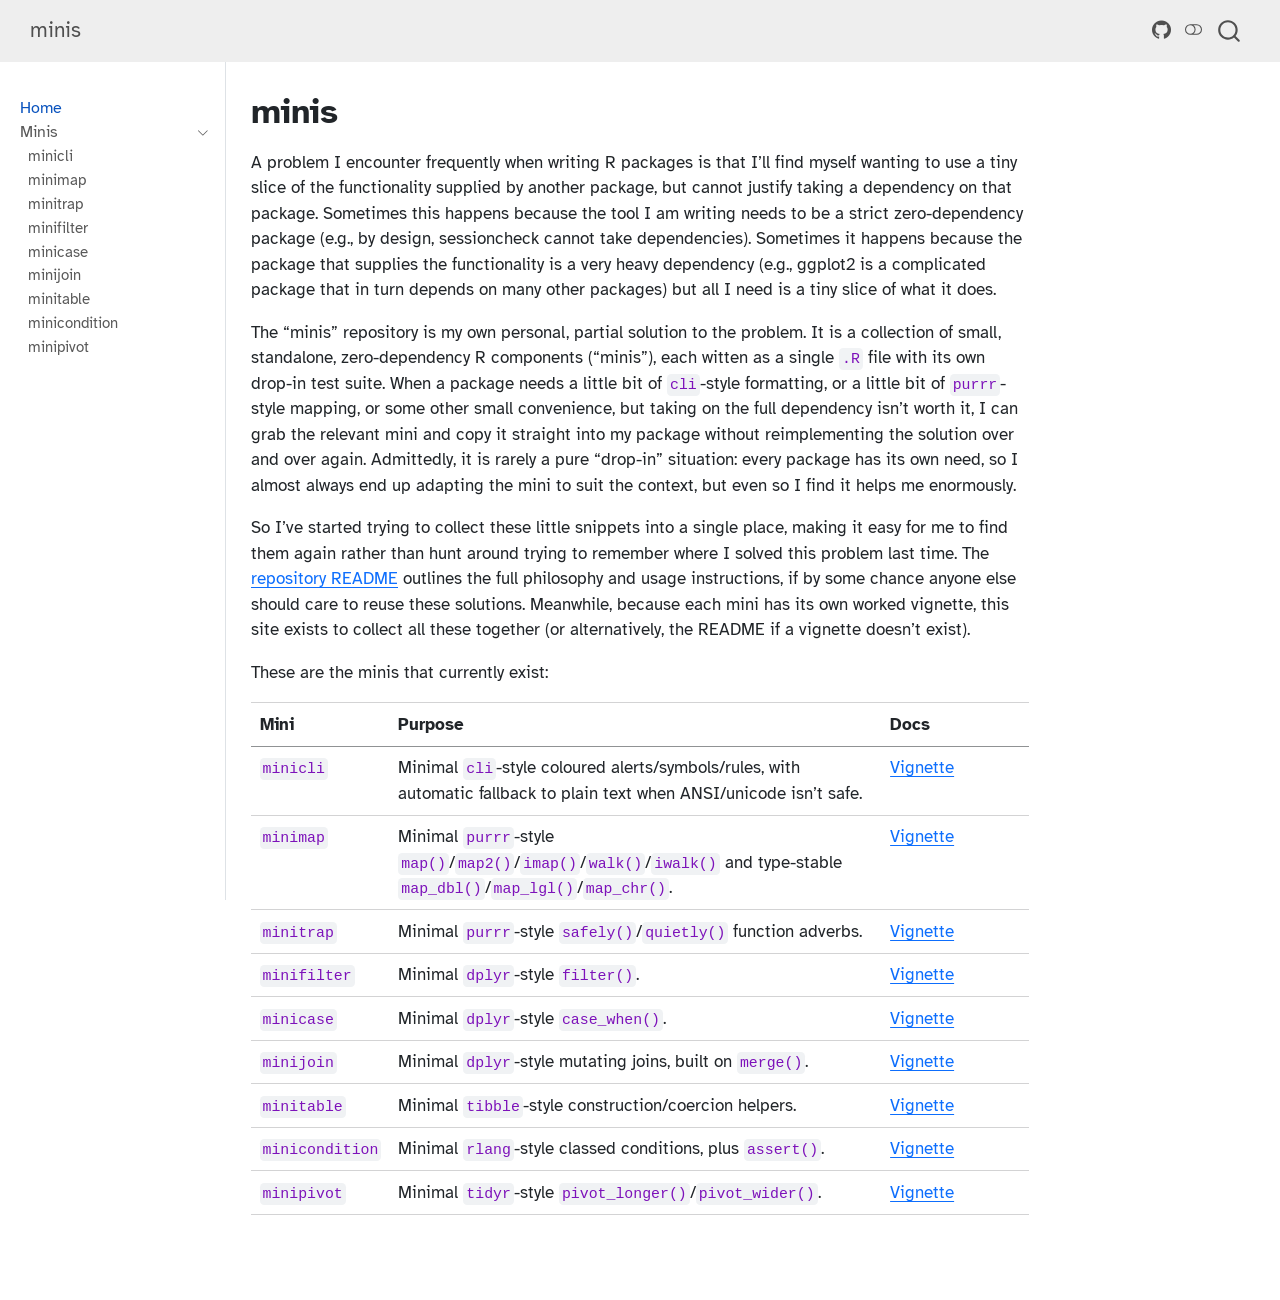
==== commit c2066bc4: "deploy: 2d760e3054062848b28675a5530c317e4f7295a6" ====
--- a/index.html
+++ b/index.html
@@ -361,6 +361,12 @@
  <span class="menu-text">minicondition</span></a>
   </div>
 </li>
+          <li class="sidebar-item">
+  <div class="sidebar-item-container"> 
+  <a href="./minipivot/index.html" class="sidebar-item-text sidebar-link">
+ <span class="menu-text">minipivot</span></a>
+  </div>
+</li>
       </ul>
   </li>
     </ul>
@@ -451,6 +457,11 @@
 <td><code>minicondition</code></td>
 <td>Minimal <code>rlang</code>-style classed conditions, plus <code>assert()</code>.</td>
 <td><a href="minicondition/">Vignette</a></td>
+</tr>
+<tr class="odd">
+<td><code>minipivot</code></td>
+<td>Minimal <code>tidyr</code>-style <code>pivot_longer()</code>/<code>pivot_wider()</code>.</td>
+<td><a href="minipivot/">Vignette</a></td>
 </tr>
 </tbody>
 </table>
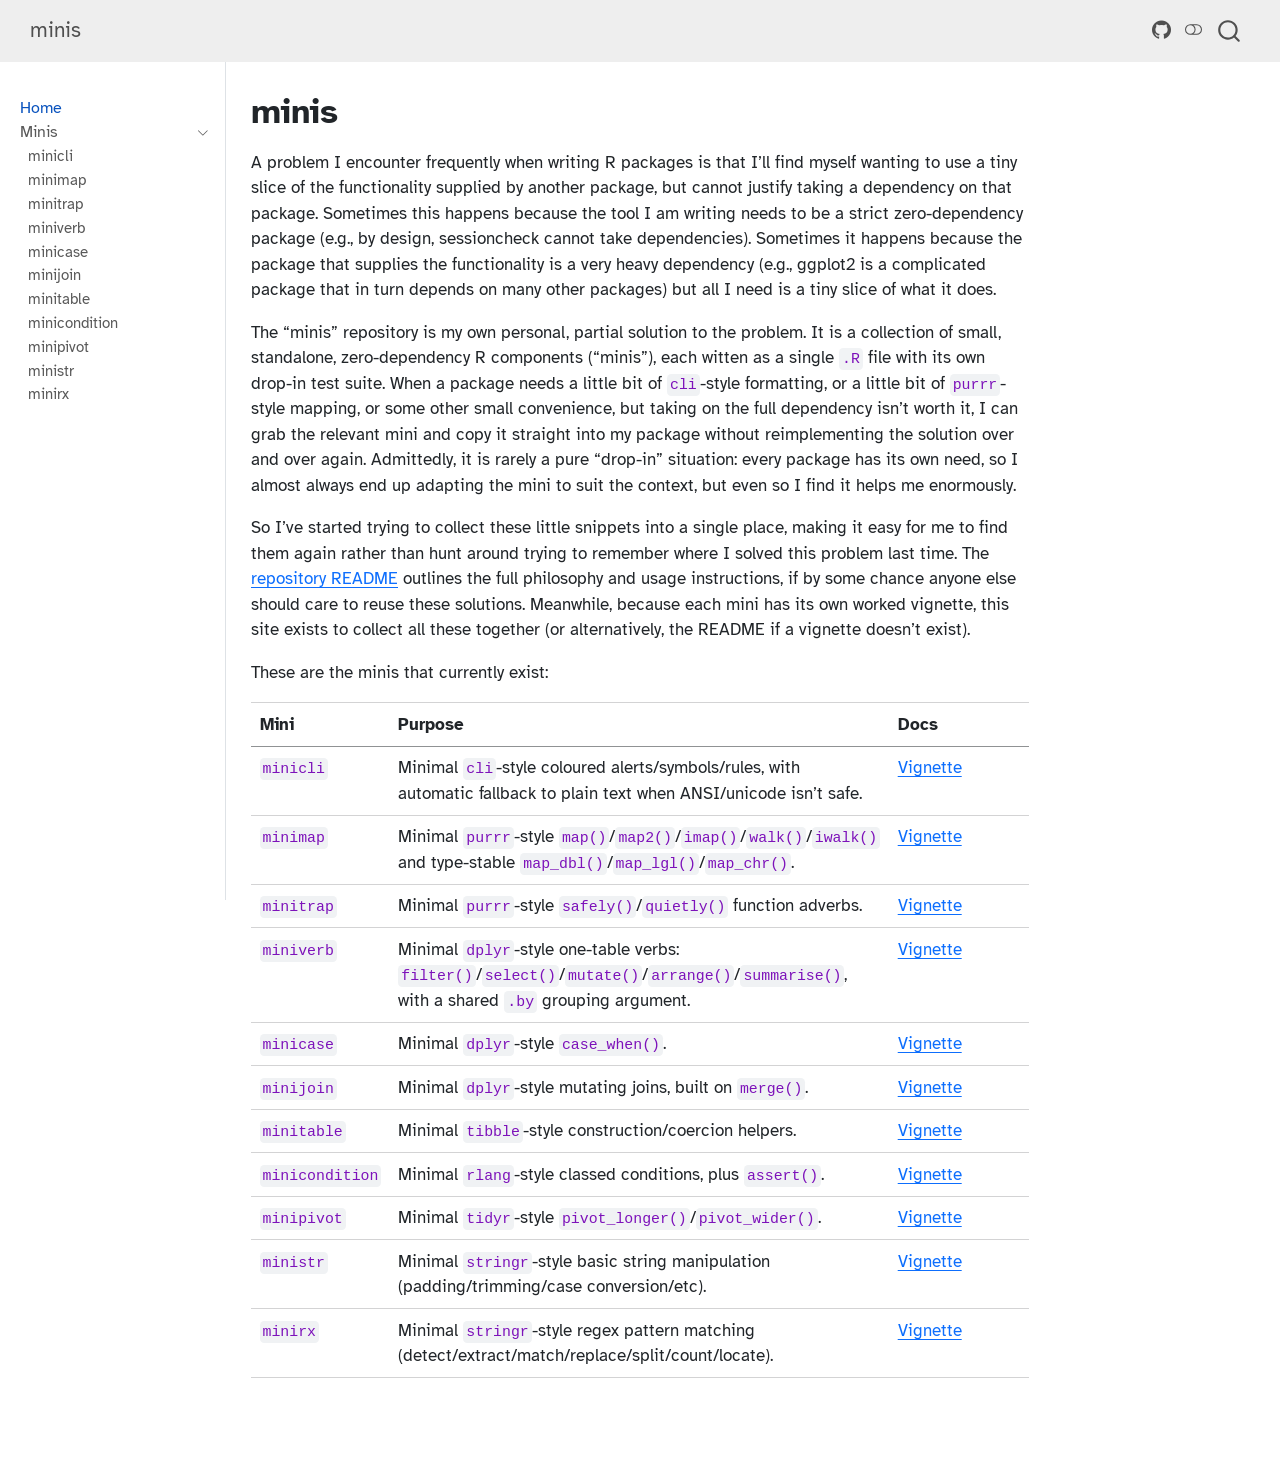
==== commit 63cff986: "deploy: 6649ed0704db20f5dec22caf7c3af1c8bd1ac356" ====
--- a/index.html
+++ b/index.html
@@ -333,8 +333,8 @@
 </li>
           <li class="sidebar-item">
   <div class="sidebar-item-container"> 
-  <a href="./minifilter/index.html" class="sidebar-item-text sidebar-link">
- <span class="menu-text">minifilter</span></a>
+  <a href="./miniverb/index.html" class="sidebar-item-text sidebar-link">
+ <span class="menu-text">miniverb</span></a>
   </div>
 </li>
           <li class="sidebar-item">
@@ -365,6 +365,18 @@
   <div class="sidebar-item-container"> 
   <a href="./minipivot/index.html" class="sidebar-item-text sidebar-link">
  <span class="menu-text">minipivot</span></a>
+  </div>
+</li>
+          <li class="sidebar-item">
+  <div class="sidebar-item-container"> 
+  <a href="./ministr/index.html" class="sidebar-item-text sidebar-link">
+ <span class="menu-text">ministr</span></a>
+  </div>
+</li>
+          <li class="sidebar-item">
+  <div class="sidebar-item-container"> 
+  <a href="./minirx/index.html" class="sidebar-item-text sidebar-link">
+ <span class="menu-text">minirx</span></a>
   </div>
 </li>
       </ul>
@@ -434,9 +446,9 @@
 <td><a href="minitrap/">Vignette</a></td>
 </tr>
 <tr class="even">
-<td><code>minifilter</code></td>
-<td>Minimal <code>dplyr</code>-style <code>filter()</code>.</td>
-<td><a href="minifilter/">Vignette</a></td>
+<td><code>miniverb</code></td>
+<td>Minimal <code>dplyr</code>-style one-table verbs: <code>filter()</code>/<code>select()</code>/<code>mutate()</code>/<code>arrange()</code>/<code>summarise()</code>, with a shared <code>.by</code> grouping argument.</td>
+<td><a href="miniverb/">Vignette</a></td>
 </tr>
 <tr class="odd">
 <td><code>minicase</code></td>
@@ -462,6 +474,16 @@
 <td><code>minipivot</code></td>
 <td>Minimal <code>tidyr</code>-style <code>pivot_longer()</code>/<code>pivot_wider()</code>.</td>
 <td><a href="minipivot/">Vignette</a></td>
+</tr>
+<tr class="even">
+<td><code>ministr</code></td>
+<td>Minimal <code>stringr</code>-style basic string manipulation (padding/trimming/case conversion/etc).</td>
+<td><a href="ministr/">Vignette</a></td>
+</tr>
+<tr class="odd">
+<td><code>minirx</code></td>
+<td>Minimal <code>stringr</code>-style regex pattern matching (detect/extract/match/replace/split/count/locate).</td>
+<td><a href="minirx/">Vignette</a></td>
 </tr>
 </tbody>
 </table>
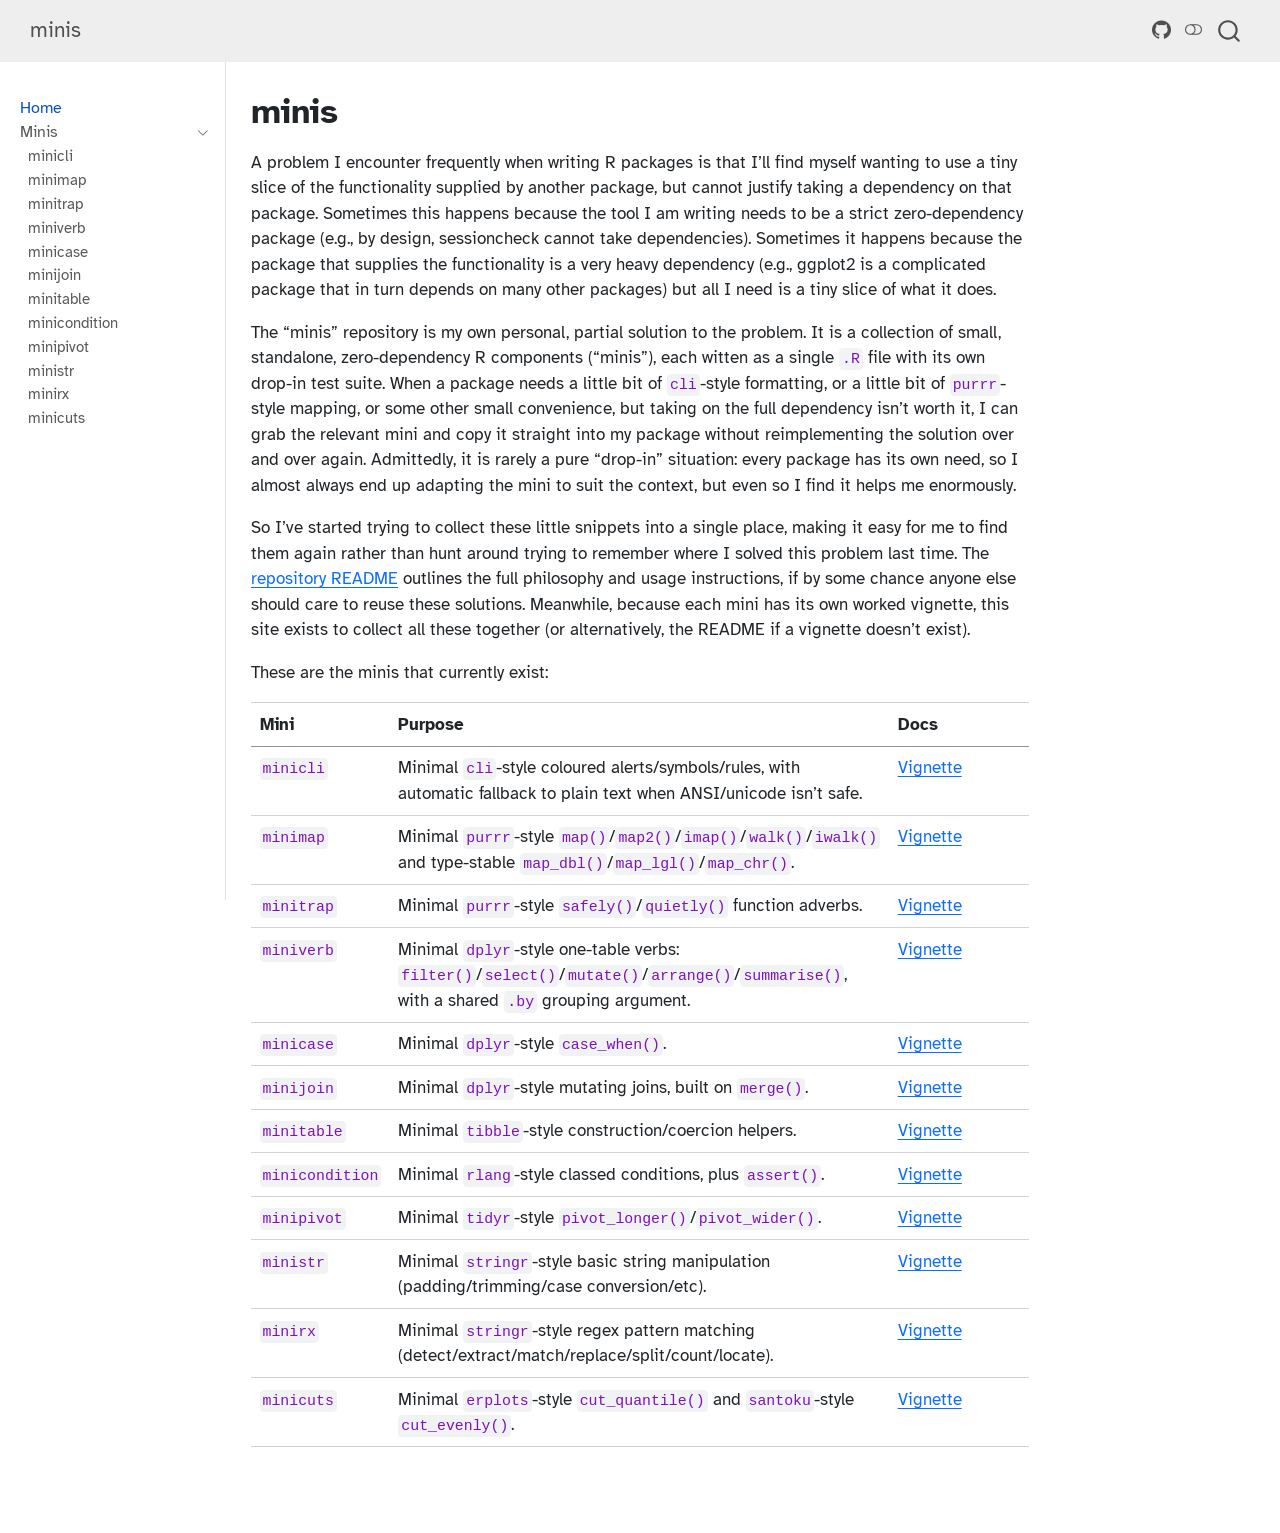
==== commit d33161a4: "deploy: 92eb02a8c7bb4e65689b3931c516ef021f6cf66f" ====
--- a/index.html
+++ b/index.html
@@ -47,9 +47,9 @@
 <link href="site_libs/quarto-html/quarto-syntax-highlighting-eec68b17241c1efd3eae2de50d816e3e.css" rel="stylesheet" class="quarto-color-scheme-extra" id="quarto-text-highlighting-styles">
 <script src="site_libs/bootstrap/bootstrap.min.js"></script>
 <link href="site_libs/bootstrap/bootstrap-icons.css" rel="stylesheet">
-<link href="site_libs/bootstrap/bootstrap-2d1cd947831fac04525025690101ce81.min.css" rel="stylesheet" append-hash="true" class="quarto-color-scheme" id="quarto-bootstrap" data-mode="light">
-<link href="site_libs/bootstrap/bootstrap-dark-ea5d96cbeb63a7c8b86b696ae6314387.min.css" rel="stylesheet" append-hash="true" class="quarto-color-scheme quarto-color-alternate" id="quarto-bootstrap" data-mode="dark">
-<link href="site_libs/bootstrap/bootstrap-2d1cd947831fac04525025690101ce81.min.css" rel="stylesheet" append-hash="true" class="quarto-color-scheme-extra" id="quarto-bootstrap" data-mode="light">
+<link href="site_libs/bootstrap/bootstrap-7e4e4291b2584127a858be176ebebf87.min.css" rel="stylesheet" append-hash="true" class="quarto-color-scheme" id="quarto-bootstrap" data-mode="light">
+<link href="site_libs/bootstrap/bootstrap-dark-2667db6709580a6cec7ce532cafc2aea.min.css" rel="stylesheet" append-hash="true" class="quarto-color-scheme quarto-color-alternate" id="quarto-bootstrap" data-mode="dark">
+<link href="site_libs/bootstrap/bootstrap-7e4e4291b2584127a858be176ebebf87.min.css" rel="stylesheet" append-hash="true" class="quarto-color-scheme-extra" id="quarto-bootstrap" data-mode="light">
 <script id="quarto-search-options" type="application/json">{
   "location": "navbar",
   "copy-button": false,
@@ -379,6 +379,12 @@
  <span class="menu-text">minirx</span></a>
   </div>
 </li>
+          <li class="sidebar-item">
+  <div class="sidebar-item-container"> 
+  <a href="./minicuts/index.html" class="sidebar-item-text sidebar-link">
+ <span class="menu-text">minicuts</span></a>
+  </div>
+</li>
       </ul>
   </li>
     </ul>
@@ -484,6 +490,11 @@
 <td><code>minirx</code></td>
 <td>Minimal <code>stringr</code>-style regex pattern matching (detect/extract/match/replace/split/count/locate).</td>
 <td><a href="minirx/">Vignette</a></td>
+</tr>
+<tr class="even">
+<td><code>minicuts</code></td>
+<td>Minimal <code>erplots</code>-style <code>cut_quantile()</code> and <code>santoku</code>-style <code>cut_evenly()</code>.</td>
+<td><a href="minicuts/">Vignette</a></td>
 </tr>
 </tbody>
 </table>
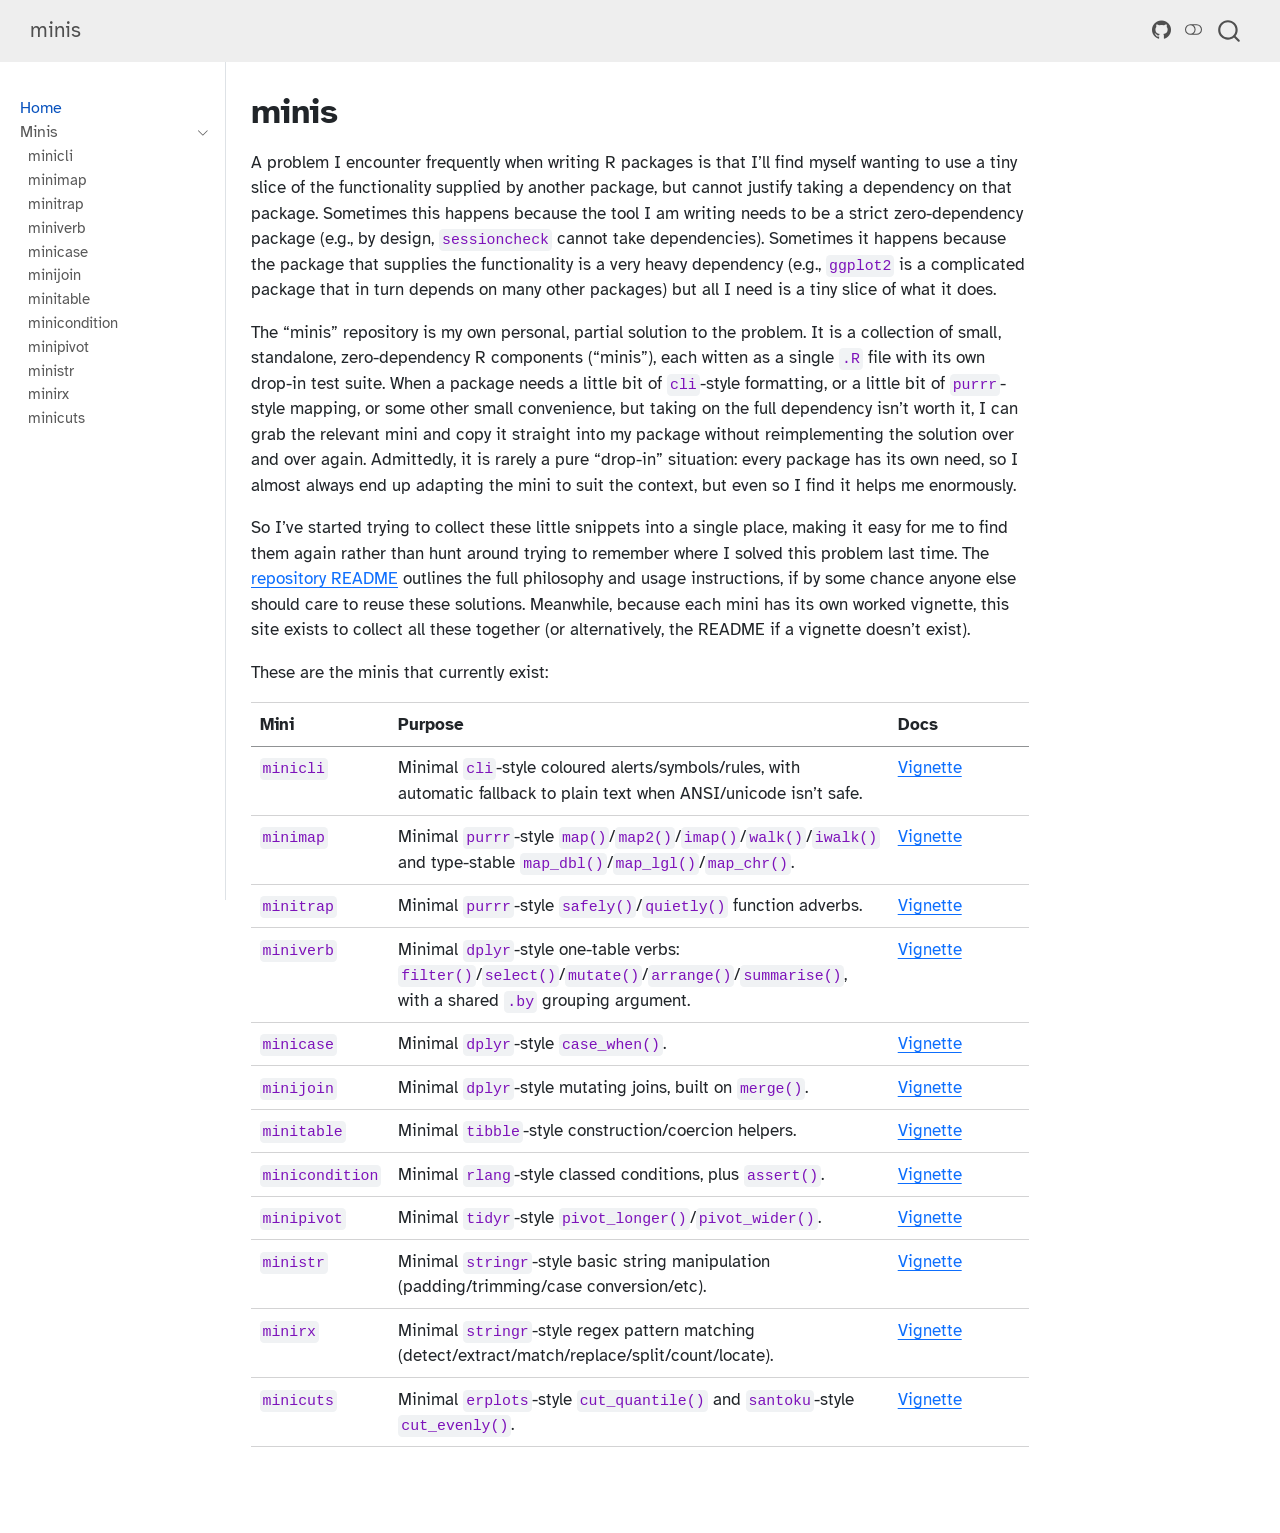
==== commit da5e6808: "deploy: 899164324d0e180431cb305ae62cc348c7dbd7bb" ====
--- a/index.html
+++ b/index.html
@@ -418,7 +418,7 @@
 </header>
 
 
-<p>A problem I encounter frequently when writing R packages is that I’ll find myself wanting to use a tiny slice of the functionality supplied by another package, but cannot justify taking a dependency on that package. Sometimes this happens because the tool I am writing needs to be a strict zero-dependency package (e.g., by design, sessioncheck cannot take dependencies). Sometimes it happens because the package that supplies the functionality is a very heavy dependency (e.g., ggplot2 is a complicated package that in turn depends on many other packages) but all I need is a tiny slice of what it does.</p>
+<p>A problem I encounter frequently when writing R packages is that I’ll find myself wanting to use a tiny slice of the functionality supplied by another package, but cannot justify taking a dependency on that package. Sometimes this happens because the tool I am writing needs to be a strict zero-dependency package (e.g., by design, <code>sessioncheck</code> cannot take dependencies). Sometimes it happens because the package that supplies the functionality is a very heavy dependency (e.g., <code>ggplot2</code> is a complicated package that in turn depends on many other packages) but all I need is a tiny slice of what it does.</p>
 <p>The “minis” repository is my own personal, partial solution to the problem. It is a collection of small, standalone, zero-dependency R components (“minis”), each witten as a single <code>.R</code> file with its own drop-in test suite. When a package needs a little bit of <code>cli</code>-style formatting, or a little bit of <code>purrr</code>-style mapping, or some other small convenience, but taking on the full dependency isn’t worth it, I can grab the relevant mini and copy it straight into my package without reimplementing the solution over and over again. Admittedly, it is rarely a pure “drop-in” situation: every package has its own need, so I almost always end up adapting the mini to suit the context, but even so I find it helps me enormously.</p>
 <p>So I’ve started trying to collect these little snippets into a single place, making it easy for me to find them again rather than hunt around trying to remember where I solved this problem last time. The <a href="https://github.com/djnavarro/minis">repository README</a> outlines the full philosophy and usage instructions, if by some chance anyone else should care to reuse these solutions. Meanwhile, because each mini has its own worked vignette, this site exists to collect all these together (or alternatively, the README if a vignette doesn’t exist).</p>
 <p>These are the minis that currently exist:</p>
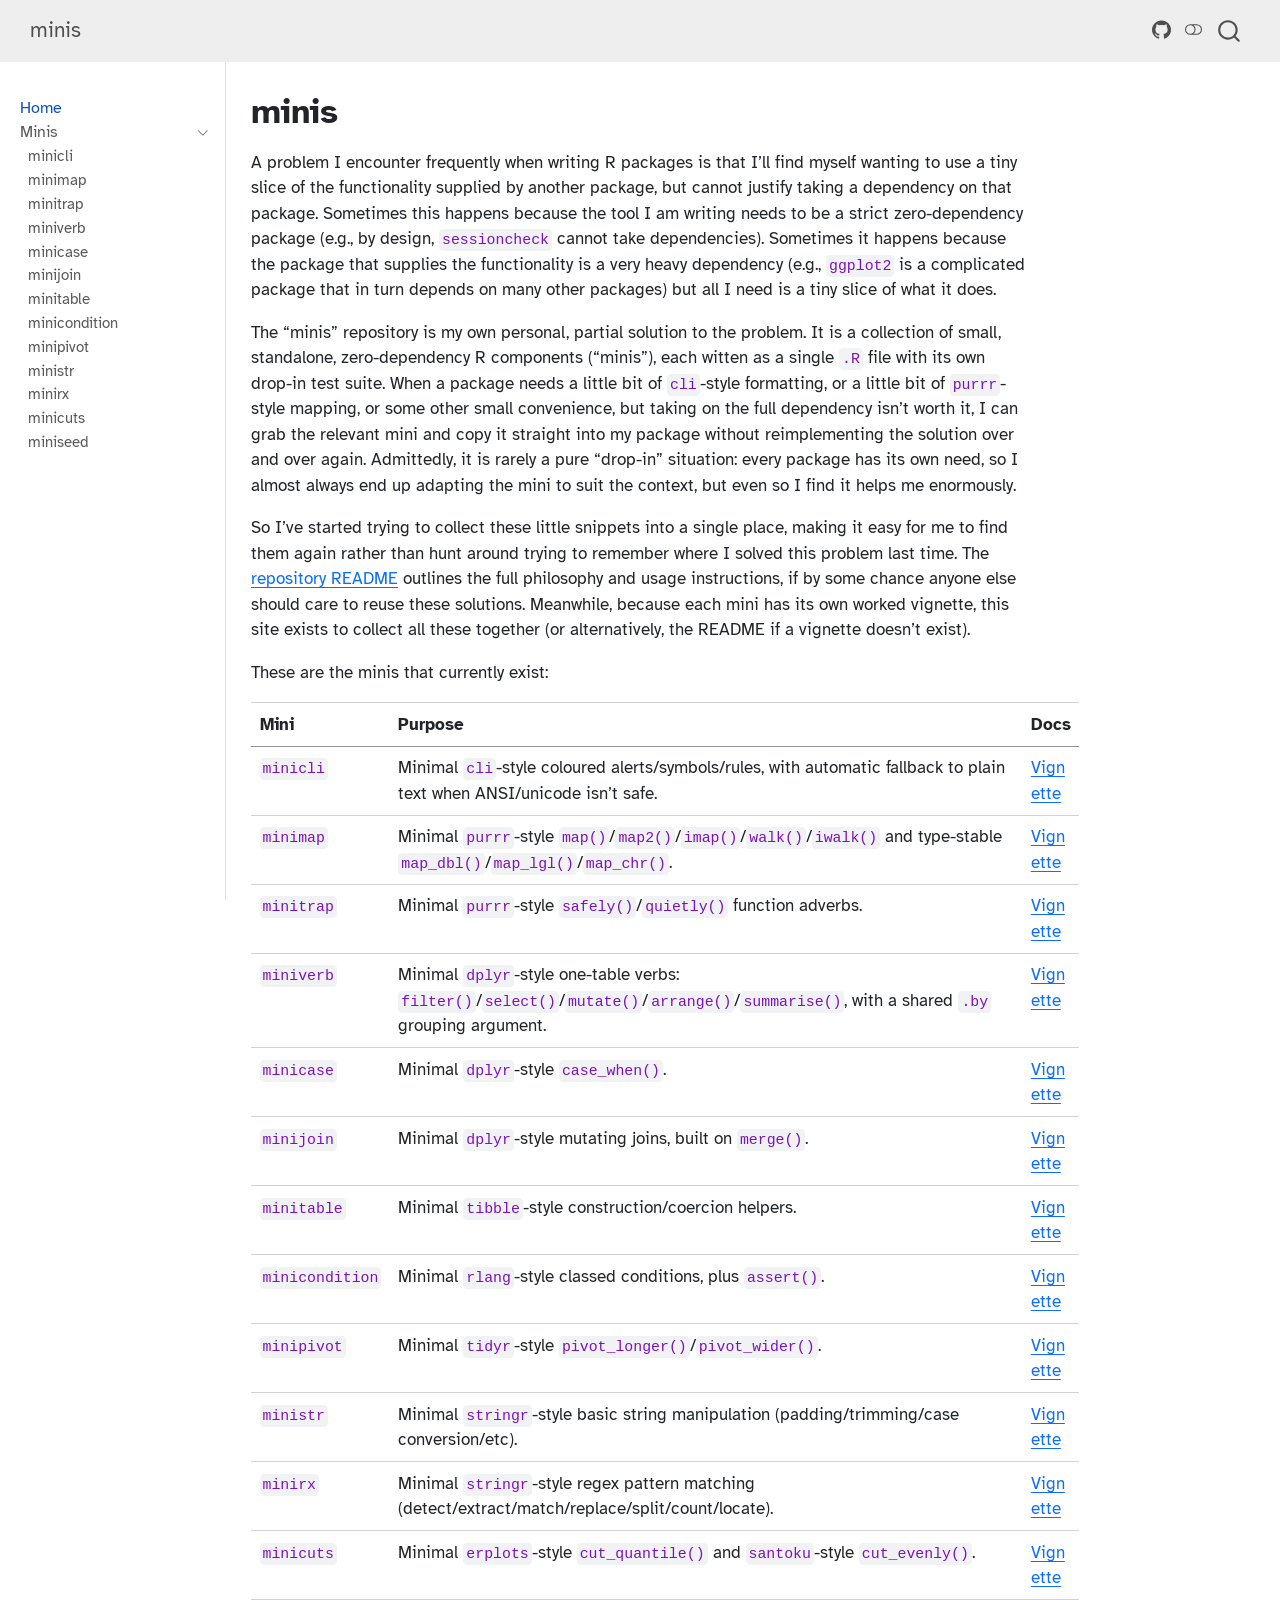
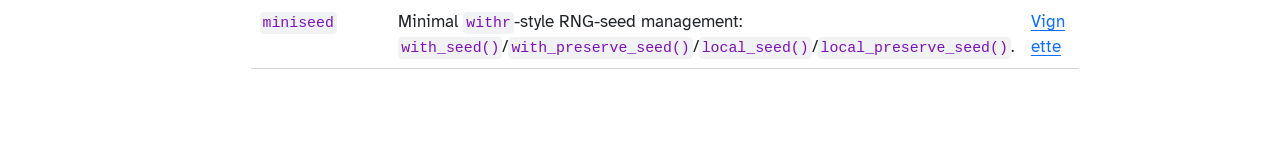
==== commit 1dbe4e6f: "deploy: 503797ab36e1ee2e403afd7f610062a0b150271d" ====
--- a/index.html
+++ b/index.html
@@ -385,6 +385,12 @@
  <span class="menu-text">minicuts</span></a>
   </div>
 </li>
+          <li class="sidebar-item">
+  <div class="sidebar-item-container"> 
+  <a href="./miniseed/index.html" class="sidebar-item-text sidebar-link">
+ <span class="menu-text">miniseed</span></a>
+  </div>
+</li>
       </ul>
   </li>
     </ul>
@@ -495,6 +501,11 @@
 <td><code>minicuts</code></td>
 <td>Minimal <code>erplots</code>-style <code>cut_quantile()</code> and <code>santoku</code>-style <code>cut_evenly()</code>.</td>
 <td><a href="minicuts/">Vignette</a></td>
+</tr>
+<tr class="odd">
+<td><code>miniseed</code></td>
+<td>Minimal <code>withr</code>-style RNG-seed management: <code>with_seed()</code>/<code>with_preserve_seed()</code>/<code>local_seed()</code>/<code>local_preserve_seed()</code>.</td>
+<td><a href="miniseed/">Vignette</a></td>
 </tr>
 </tbody>
 </table>
